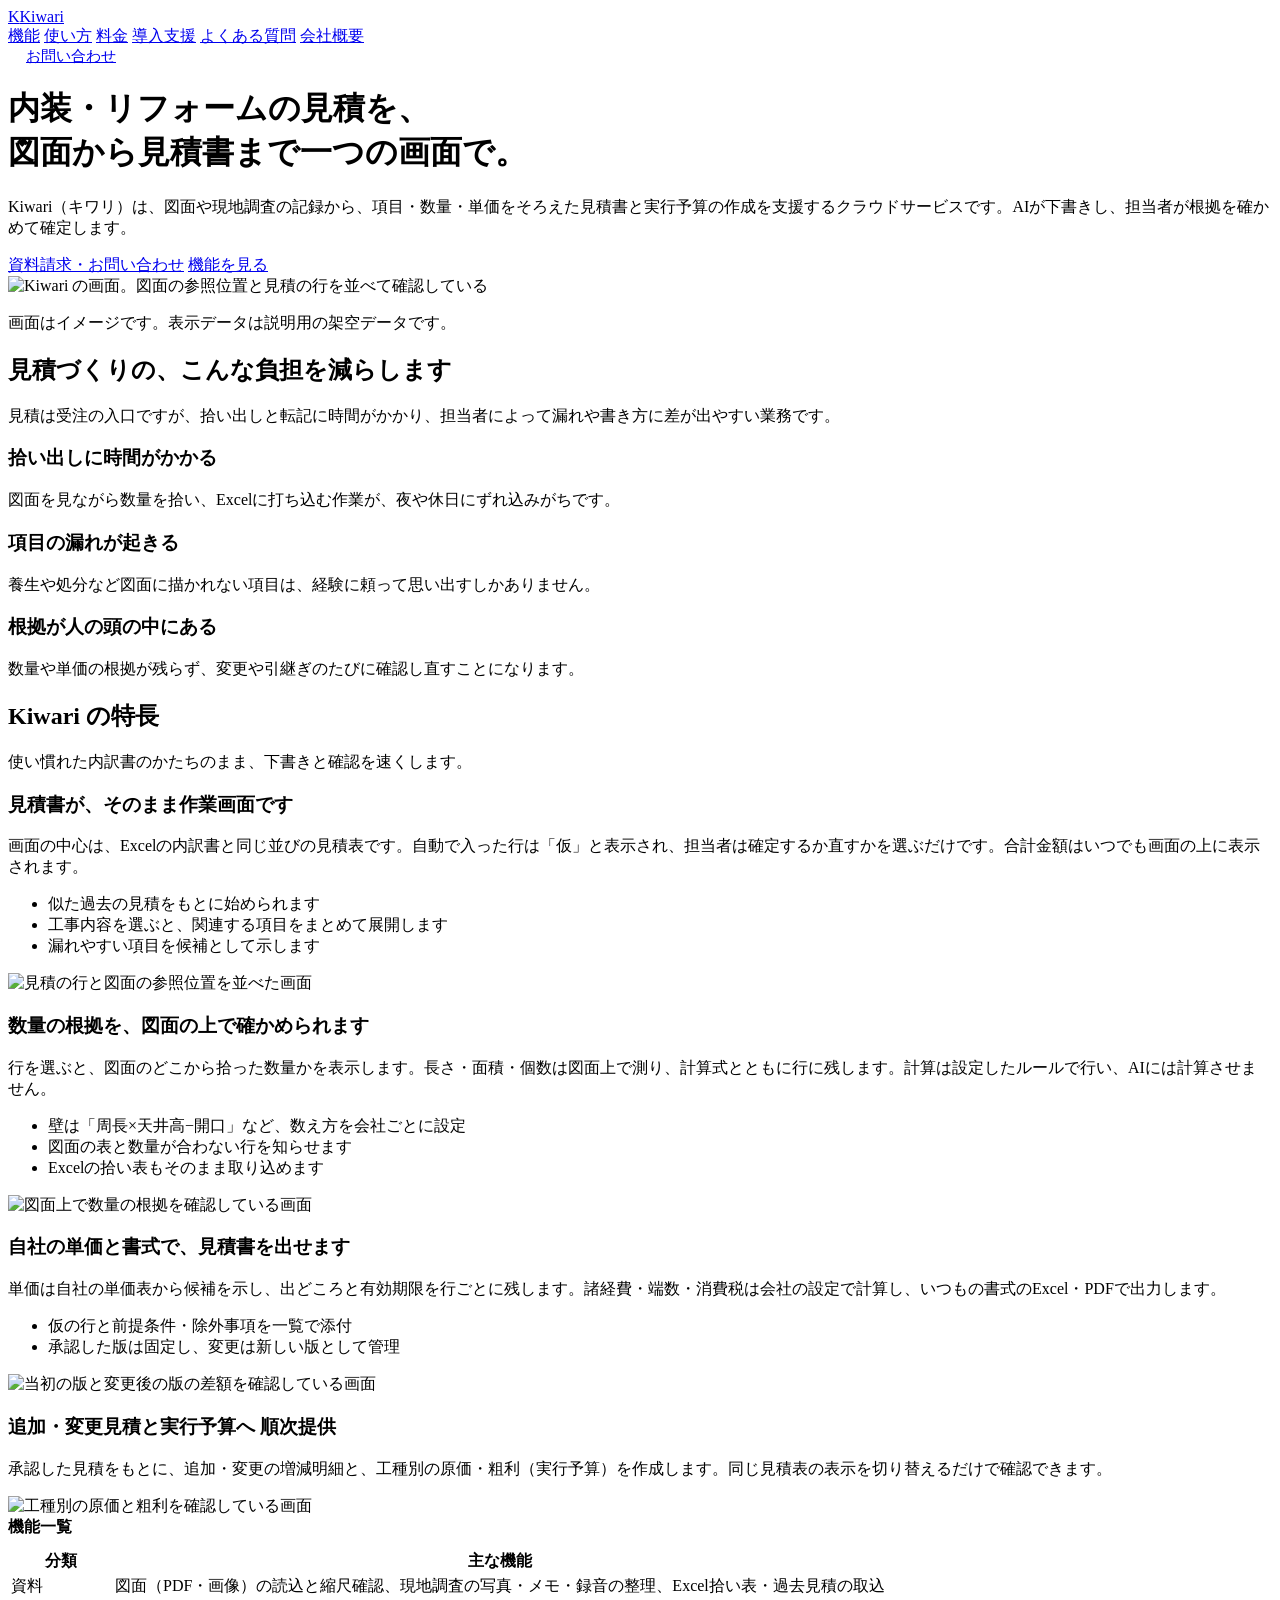
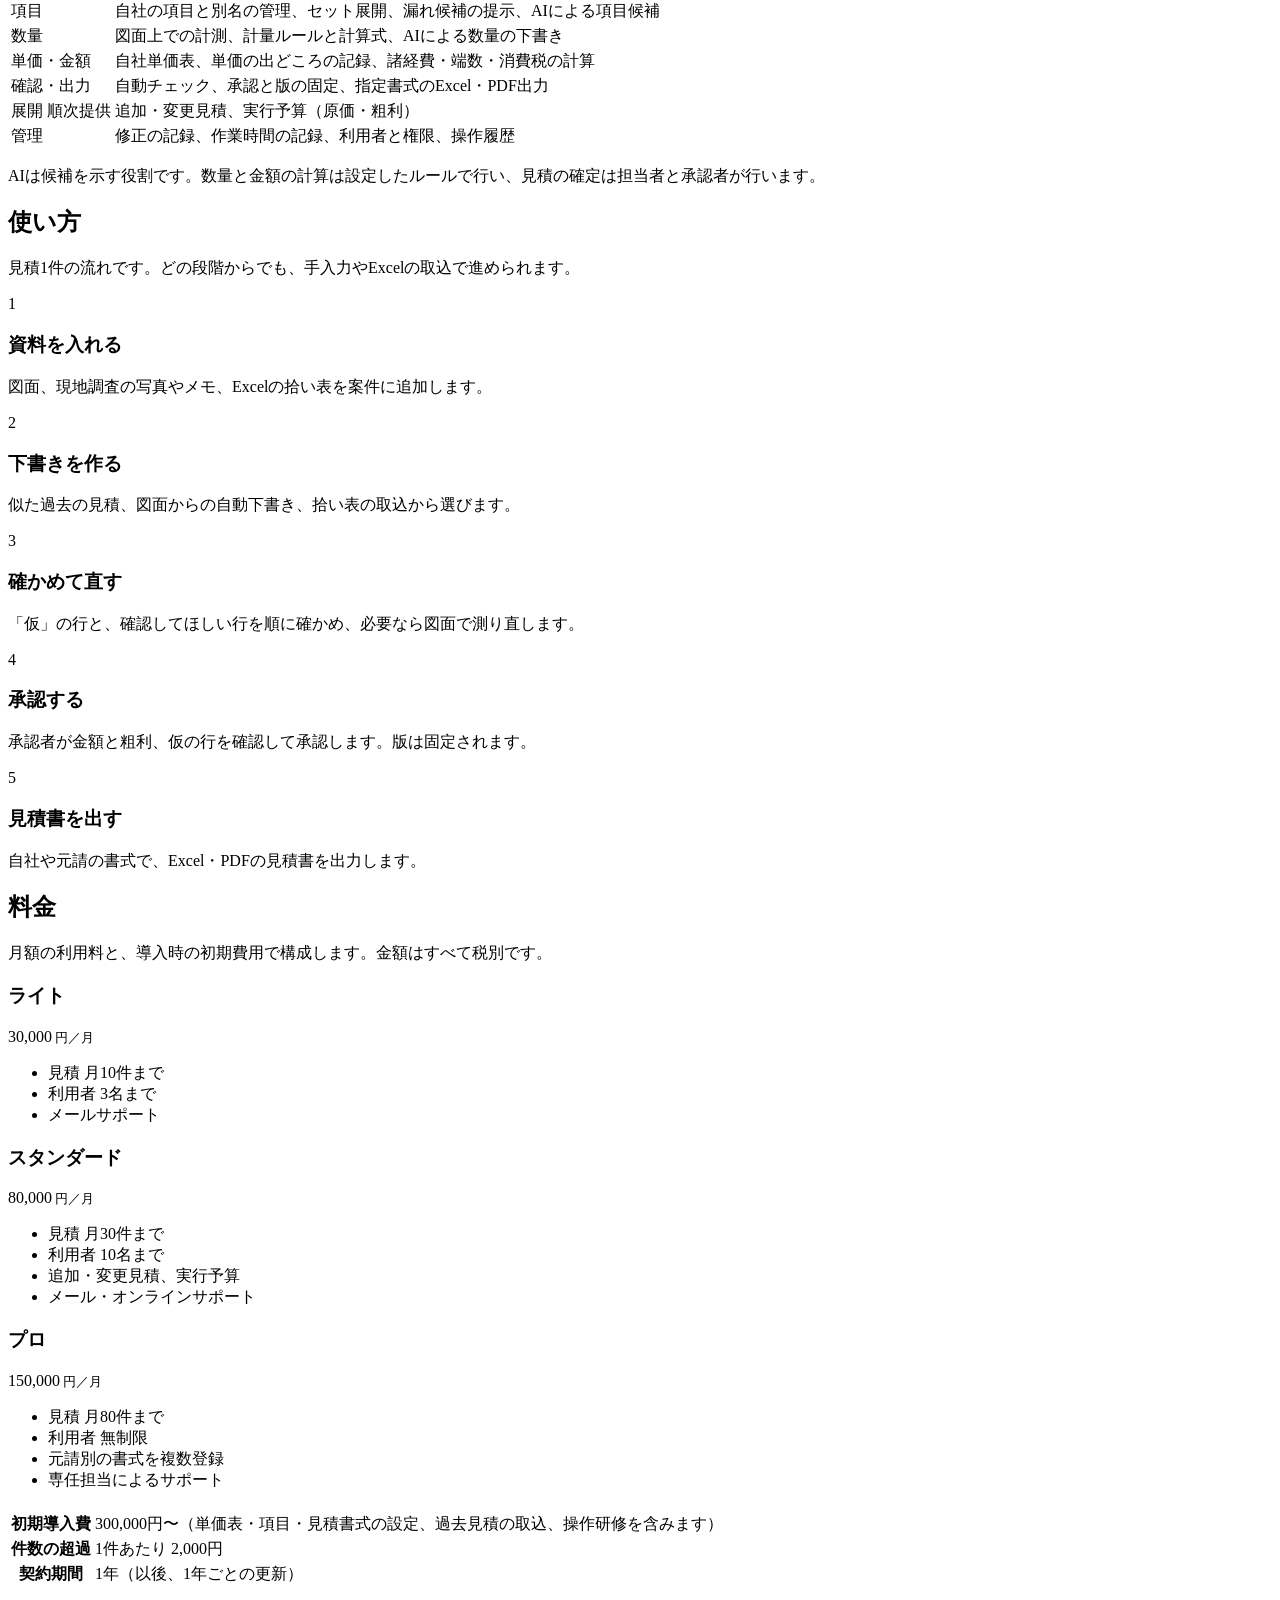
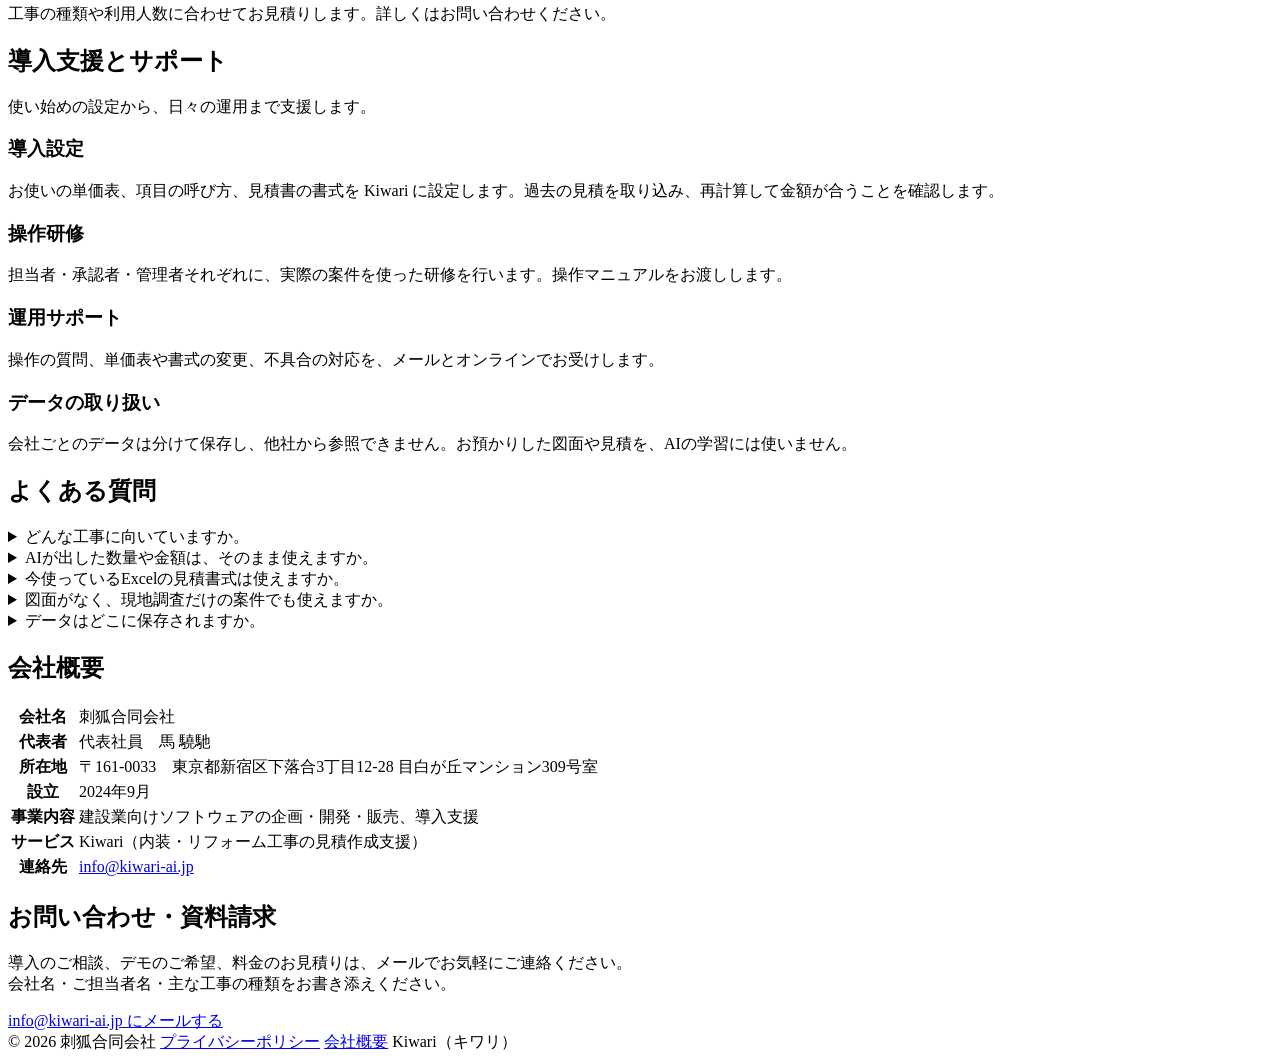
==== index.html @ b7e5f9a2 "Add Kiwari website pages" ====
<!doctype html>
<html lang="ja">
<head>
<meta charset="utf-8">
<meta name="viewport" content="width=device-width,initial-scale=1">
<title>Kiwari（キワリ）｜内装・リフォームの見積作成を支援するAI</title>
<meta name="description" content="Kiwari は、内装・リフォーム工事の図面と現地調査の記録から、項目・数量・単価をそろえた見積書と実行予算の作成を支援するクラウドサービスです。">
<meta property="og:title" content="Kiwari｜内装・リフォームの見積作成を支援するAI">
<meta property="og:description" content="図面と資料の整理から見積書・実行予算まで。AIが下書きし、人が確かめて確定します。">
<meta property="og:type" content="website">
<meta property="og:url" content="https://kiwari-ai.jp/">
<link rel="canonical" href="https://kiwari-ai.jp/">
<link rel="icon" href="assets/favicon.svg" type="image/svg+xml">
<link rel="preconnect" href="https://fonts.googleapis.com">
<link rel="preconnect" href="https://fonts.gstatic.com" crossorigin>
<link href="https://fonts.googleapis.com/css2?family=Noto+Sans+JP:wght@400;500;700&display=swap" rel="stylesheet">
<link rel="stylesheet" href="assets/style.css">
</head>
<body>

<header class="site">
  <div class="wrap">
    <a class="brand" href="./"><span class="mk">K</span>Kiwari</a>
    <nav class="main" aria-label="メインメニュー">
      <a href="#features">機能</a>
      <a href="#flow">使い方</a>
      <a href="#price">料金</a>
      <a href="#support">導入支援</a>
      <a href="#faq">よくある質問</a>
      <a href="#company">会社概要</a>
    </nav>
    <a class="btn" href="#contact" style="padding:9px 18px;font-size:15px">お問い合わせ</a>
  </div>
</header>

<main>

<div class="hero">
  <div class="wrap">
    <h1>内装・リフォームの見積を、<br>図面から見積書まで一つの画面で。</h1>
    <p class="lead">Kiwari（キワリ）は、図面や現地調査の記録から、項目・数量・単価をそろえた見積書と実行予算の作成を支援するクラウドサービスです。AIが下書きし、担当者が根拠を確かめて確定します。</p>
    <div class="cta">
      <a class="btn" href="#contact">資料請求・お問い合わせ</a>
      <a class="btn ghost" href="#features">機能を見る</a>
    </div>
    <div class="shot"><img src="assets/s2_review.jpg" width="1440" height="760" alt="Kiwari の画面。図面の参照位置と見積の行を並べて確認している"></div>
    <p class="cap">画面はイメージです。表示データは説明用の架空データです。</p>
  </div>
</div>

<section>
  <div class="wrap">
    <h2>見積づくりの、こんな負担を減らします</h2>
    <p class="sec-lead">見積は受注の入口ですが、拾い出しと転記に時間がかかり、担当者によって漏れや書き方に差が出やすい業務です。</p>
    <div class="grid g3">
      <div class="card"><h3>拾い出しに時間がかかる</h3><p>図面を見ながら数量を拾い、Excelに打ち込む作業が、夜や休日にずれ込みがちです。</p></div>
      <div class="card"><h3>項目の漏れが起きる</h3><p>養生や処分など図面に描かれない項目は、経験に頼って思い出すしかありません。</p></div>
      <div class="card"><h3>根拠が人の頭の中にある</h3><p>数量や単価の根拠が残らず、変更や引継ぎのたびに確認し直すことになります。</p></div>
    </div>
  </div>
</section>

<section class="alt" id="features">
  <div class="wrap">
    <h2>Kiwari の特長</h2>
    <p class="sec-lead">使い慣れた内訳書のかたちのまま、下書きと確認を速くします。</p>

    <div class="feature">
      <div>
        <h3>見積書が、そのまま作業画面です</h3>
        <p>画面の中心は、Excelの内訳書と同じ並びの見積表です。自動で入った行は「仮」と表示され、担当者は確定するか直すかを選ぶだけです。合計金額はいつでも画面の上に表示されます。</p>
        <ul>
          <li>似た過去の見積をもとに始められます</li>
          <li>工事内容を選ぶと、関連する項目をまとめて展開します</li>
          <li>漏れやすい項目を候補として示します</li>
        </ul>
      </div>
      <div><div class="shot"><img src="assets/s2_review.jpg" width="1440" height="760" alt="見積の行と図面の参照位置を並べた画面" loading="lazy"></div></div>
    </div>

    <div class="feature">
      <div>
        <h3>数量の根拠を、図面の上で確かめられます</h3>
        <p>行を選ぶと、図面のどこから拾った数量かを表示します。長さ・面積・個数は図面上で測り、計算式とともに行に残します。計算は設定したルールで行い、AIには計算させません。</p>
        <ul>
          <li>壁は「周長×天井高−開口」など、数え方を会社ごとに設定</li>
          <li>図面の表と数量が合わない行を知らせます</li>
          <li>Excelの拾い表もそのまま取り込めます</li>
        </ul>
      </div>
      <div><div class="shot"><img src="assets/s5_qty.jpg" width="1440" height="760" alt="図面上で数量の根拠を確認している画面" loading="lazy"></div></div>
    </div>

    <div class="feature">
      <div>
        <h3>自社の単価と書式で、見積書を出せます</h3>
        <p>単価は自社の単価表から候補を示し、出どころと有効期限を行ごとに残します。諸経費・端数・消費税は会社の設定で計算し、いつもの書式のExcel・PDFで出力します。</p>
        <ul>
          <li>仮の行と前提条件・除外事項を一覧で添付</li>
          <li>承認した版は固定し、変更は新しい版として管理</li>
        </ul>
      </div>
      <div><div class="shot"><img src="assets/s8_change.jpg" width="1440" height="760" alt="当初の版と変更後の版の差額を確認している画面" loading="lazy"></div></div>
    </div>

    <div class="feature">
      <div>
        <h3>追加・変更見積と実行予算へ <span class="tag">順次提供</span></h3>
        <p>承認した見積をもとに、追加・変更の増減明細と、工種別の原価・粗利（実行予算）を作成します。同じ見積表の表示を切り替えるだけで確認できます。</p>
      </div>
      <div><div class="shot"><img src="assets/s9_budget.jpg" width="1440" height="760" alt="工種別の原価と粗利を確認している画面" loading="lazy"></div></div>
    </div>

    <div class="tblwrap">
      <table class="tbl">
        <caption style="text-align:left;font-weight:700;padding:0 0 10px">機能一覧</caption>
        <tr><th>分類</th><th>主な機能</th></tr>
        <tr><td>資料</td><td>図面（PDF・画像）の読込と縮尺確認、現地調査の写真・メモ・録音の整理、Excel拾い表・過去見積の取込</td></tr>
        <tr><td>項目</td><td>自社の項目と別名の管理、セット展開、漏れ候補の提示、AIによる項目候補</td></tr>
        <tr><td>数量</td><td>図面上での計測、計量ルールと計算式、AIによる数量の下書き</td></tr>
        <tr><td>単価・金額</td><td>自社単価表、単価の出どころの記録、諸経費・端数・消費税の計算</td></tr>
        <tr><td>確認・出力</td><td>自動チェック、承認と版の固定、指定書式のExcel・PDF出力</td></tr>
        <tr><td>展開 <span class="tag">順次提供</span></td><td>追加・変更見積、実行予算（原価・粗利）</td></tr>
        <tr><td>管理</td><td>修正の記録、作業時間の記録、利用者と権限、操作履歴</td></tr>
      </table>
    </div>
    <p class="note">AIは候補を示す役割です。数量と金額の計算は設定したルールで行い、見積の確定は担当者と承認者が行います。</p>
  </div>
</section>

<section id="flow">
  <div class="wrap">
    <h2>使い方</h2>
    <p class="sec-lead">見積1件の流れです。どの段階からでも、手入力やExcelの取込で進められます。</p>
    <div class="grid g3">
      <div class="card"><span class="num">1</span><h3>資料を入れる</h3><p>図面、現地調査の写真やメモ、Excelの拾い表を案件に追加します。</p></div>
      <div class="card"><span class="num">2</span><h3>下書きを作る</h3><p>似た過去の見積、図面からの自動下書き、拾い表の取込から選びます。</p></div>
      <div class="card"><span class="num">3</span><h3>確かめて直す</h3><p>「仮」の行と、確認してほしい行を順に確かめ、必要なら図面で測り直します。</p></div>
      <div class="card"><span class="num">4</span><h3>承認する</h3><p>承認者が金額と粗利、仮の行を確認して承認します。版は固定されます。</p></div>
      <div class="card"><span class="num">5</span><h3>見積書を出す</h3><p>自社や元請の書式で、Excel・PDFの見積書を出力します。</p></div>
    </div>
  </div>
</section>

<section class="alt" id="price">
  <div class="wrap">
    <h2>料金</h2>
    <p class="sec-lead">月額の利用料と、導入時の初期費用で構成します。金額はすべて税別です。</p>
    <!-- 料金は公開前に必ず確定してください（下の3プランと初期費用） -->
    <div class="grid g3">
      <div class="card plan">
        <h3>ライト</h3>
        <div class="price">30,000<small> 円／月</small></div>
        <ul><li>見積 月10件まで</li><li>利用者 3名まで</li><li>メールサポート</li></ul>
      </div>
      <div class="card plan rec">
        <h3>スタンダード</h3>
        <div class="price">80,000<small> 円／月</small></div>
        <ul><li>見積 月30件まで</li><li>利用者 10名まで</li><li>追加・変更見積、実行予算</li><li>メール・オンラインサポート</li></ul>
      </div>
      <div class="card plan">
        <h3>プロ</h3>
        <div class="price">150,000<small> 円／月</small></div>
        <ul><li>見積 月80件まで</li><li>利用者 無制限</li><li>元請別の書式を複数登録</li><li>専任担当によるサポート</li></ul>
      </div>
    </div>
    <div class="tblwrap" style="margin-top:20px">
      <table class="tbl">
        <tr><th>初期導入費</th><td>300,000円〜（単価表・項目・見積書式の設定、過去見積の取込、操作研修を含みます）</td></tr>
        <tr><th>件数の超過</th><td>1件あたり 2,000円</td></tr>
        <tr><th>契約期間</th><td>1年（以後、1年ごとの更新）</td></tr>
      </table>
    </div>
    <p class="note">工事の種類や利用人数に合わせてお見積りします。詳しくはお問い合わせください。</p>
  </div>
</section>

<section id="support">
  <div class="wrap">
    <h2>導入支援とサポート</h2>
    <p class="sec-lead">使い始めの設定から、日々の運用まで支援します。</p>
    <div class="grid g2">
      <div class="card"><h3>導入設定</h3><p>お使いの単価表、項目の呼び方、見積書の書式を Kiwari に設定します。過去の見積を取り込み、再計算して金額が合うことを確認します。</p></div>
      <div class="card"><h3>操作研修</h3><p>担当者・承認者・管理者それぞれに、実際の案件を使った研修を行います。操作マニュアルをお渡しします。</p></div>
      <div class="card"><h3>運用サポート</h3><p>操作の質問、単価表や書式の変更、不具合の対応を、メールとオンラインでお受けします。</p></div>
      <div class="card"><h3>データの取り扱い</h3><p>会社ごとのデータは分けて保存し、他社から参照できません。お預かりした図面や見積を、AIの学習には使いません。</p></div>
    </div>
  </div>
</section>

<section class="alt faq" id="faq">
  <div class="wrap">
    <h2>よくある質問</h2>
    <details><summary>どんな工事に向いていますか。</summary><p>内装仕上工事と住宅・店舗・事務所のリフォーム工事を対象にしています。対応する工事の種類は、導入時にご相談のうえ設定します。</p></details>
    <details><summary>AIが出した数量や金額は、そのまま使えますか。</summary><p>そのままは使わず、担当者が確認する前提です。AIが入れた行には「仮」と表示し、根拠の位置と計算式を示します。図面の状態によっては下書きを作れない場合があり、その場合は図面上で計測して入力します。</p></details>
    <details><summary>今使っているExcelの見積書式は使えますか。</summary><p>はい。導入時に自社や元請の書式を設定し、同じ形で出力できるようにします。</p></details>
    <details><summary>図面がなく、現地調査だけの案件でも使えますか。</summary><p>使えます。写真・メモ・録音と過去の見積から下書きを作り、数量は手入力または簡易な計測で入力します。</p></details>
    <details><summary>データはどこに保存されますか。</summary><p>国内のクラウド環境に保存します。保存期間と削除の方法は、契約時に取り決めます。</p></details>
  </div>
</section>

<section id="company">
  <div class="wrap">
    <h2>会社概要</h2>
    <div class="tblwrap">
      <table class="tbl">
        <tr><th>会社名</th><td>刺狐合同会社</td></tr>
        <tr><th>代表者</th><td>代表社員　馬 驍馳</td></tr>
        <tr><th>所在地</th><td>〒161-0033　東京都新宿区下落合3丁目12-28 目白が丘マンション309号室</td></tr>
        <tr><th>設立</th><td>2024年9月</td></tr>
        <tr><th>事業内容</th><td>建設業向けソフトウェアの企画・開発・販売、導入支援</td></tr>
        <tr><th>サービス</th><td>Kiwari（内装・リフォーム工事の見積作成支援）</td></tr>
        <tr><th>連絡先</th><td><a href="mailto:info@kiwari-ai.jp">info@kiwari-ai.jp</a></td></tr>
      </table>
    </div>
  </div>
</section>

<section class="contact" id="contact">
  <div class="wrap">
    <h2>お問い合わせ・資料請求</h2>
    <p>導入のご相談、デモのご希望、料金のお見積りは、メールでお気軽にご連絡ください。<br>会社名・ご担当者名・主な工事の種類をお書き添えください。</p>
    <a class="btn" href="mailto:info@kiwari-ai.jp?subject=Kiwari%E3%81%AE%E3%81%8A%E5%95%8F%E3%81%84%E5%90%88%E3%82%8F%E3%81%9B">info@kiwari-ai.jp にメールする</a>
  </div>
</section>

</main>

<footer class="site">
  <div class="wrap">
    <span>© 2026 刺狐合同会社</span>
    <a href="privacy.html">プライバシーポリシー</a>
    <a href="#company">会社概要</a>
    <span style="margin-left:auto">Kiwari（キワリ）</span>
  </div>
</footer>

</body>
</html>
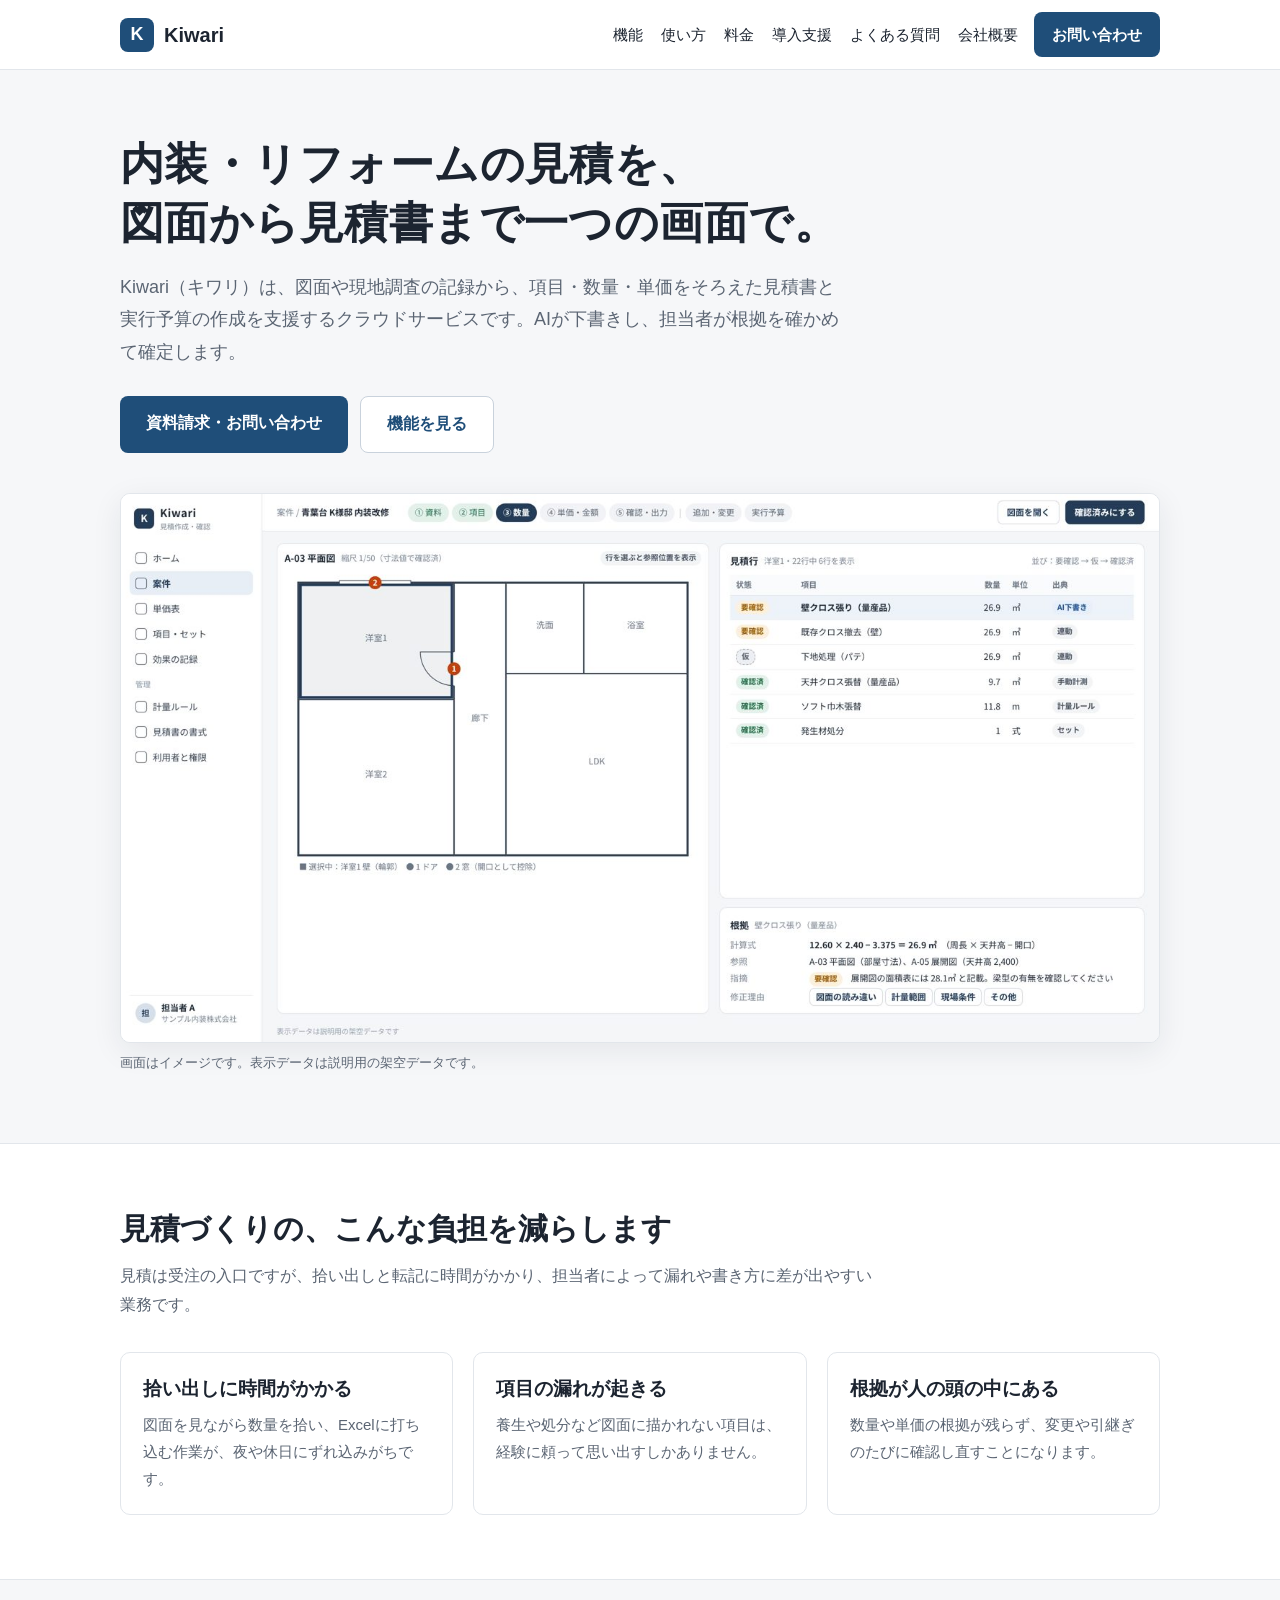
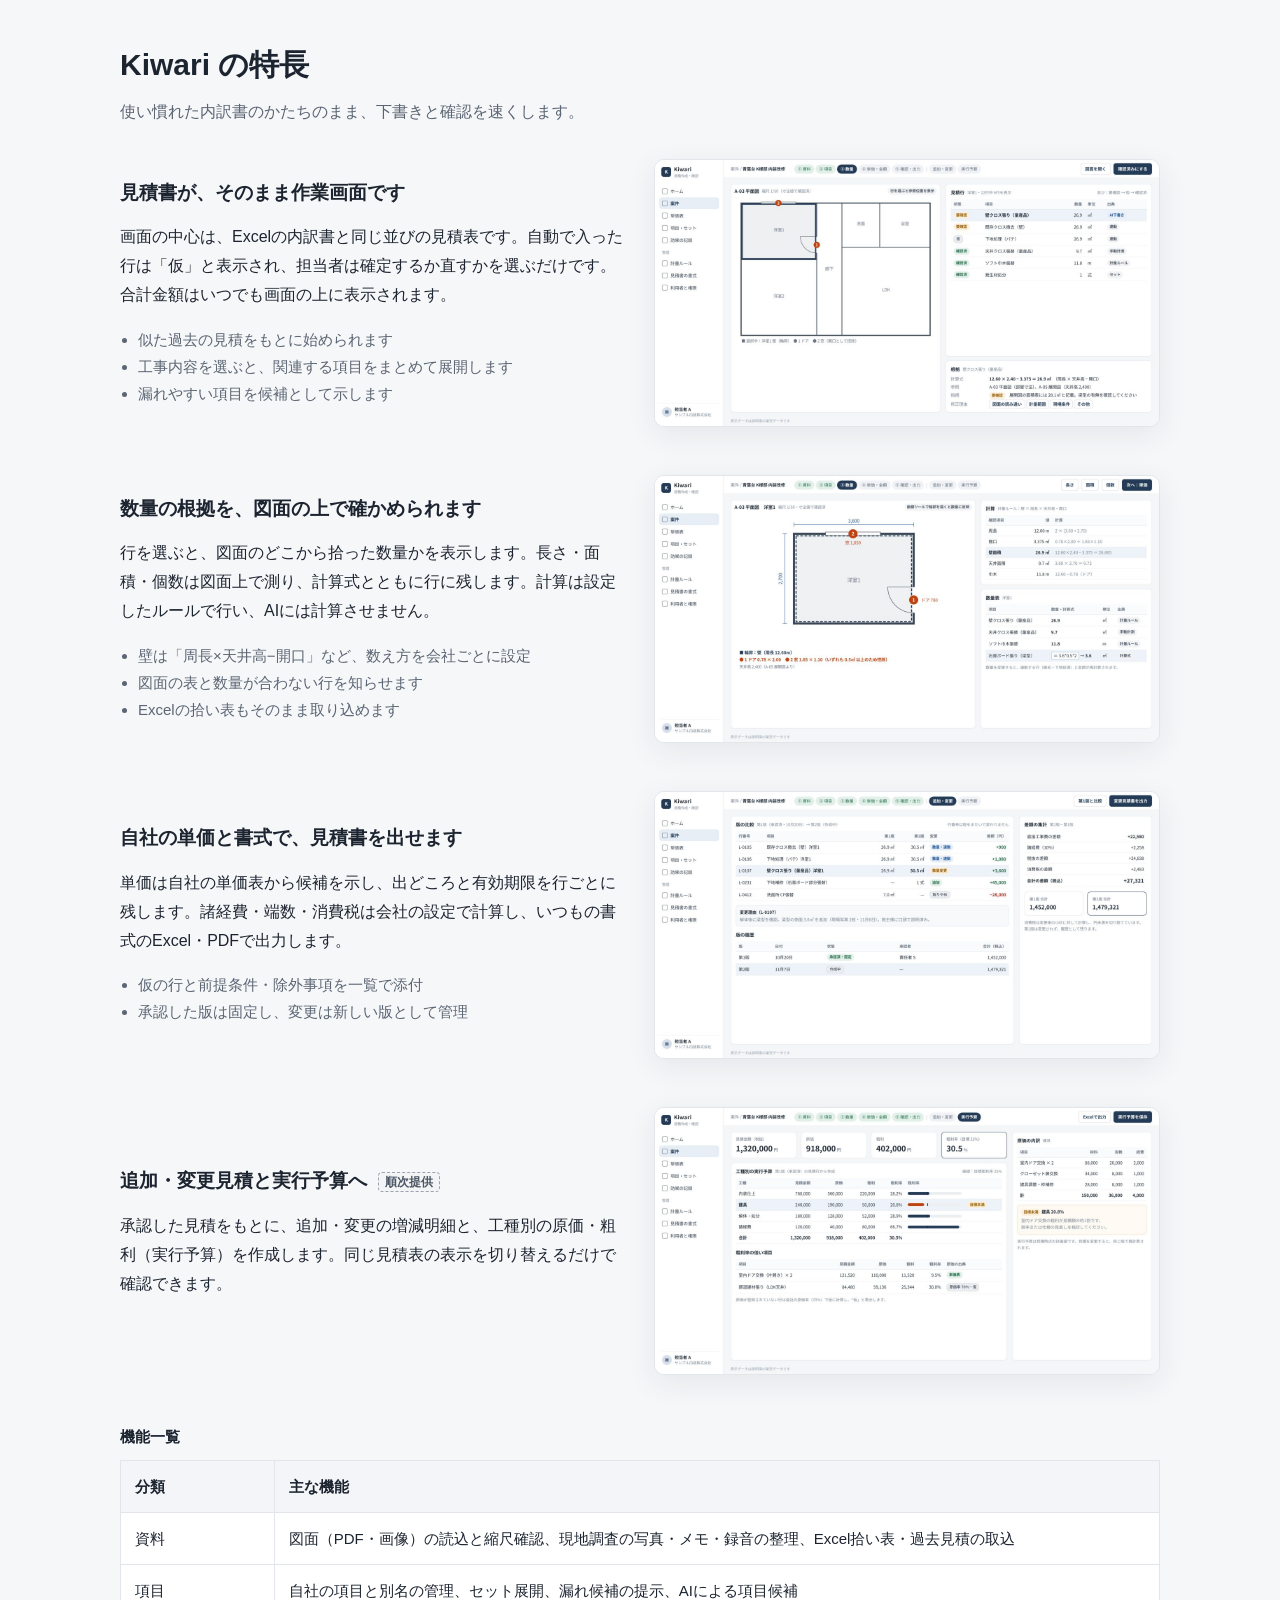
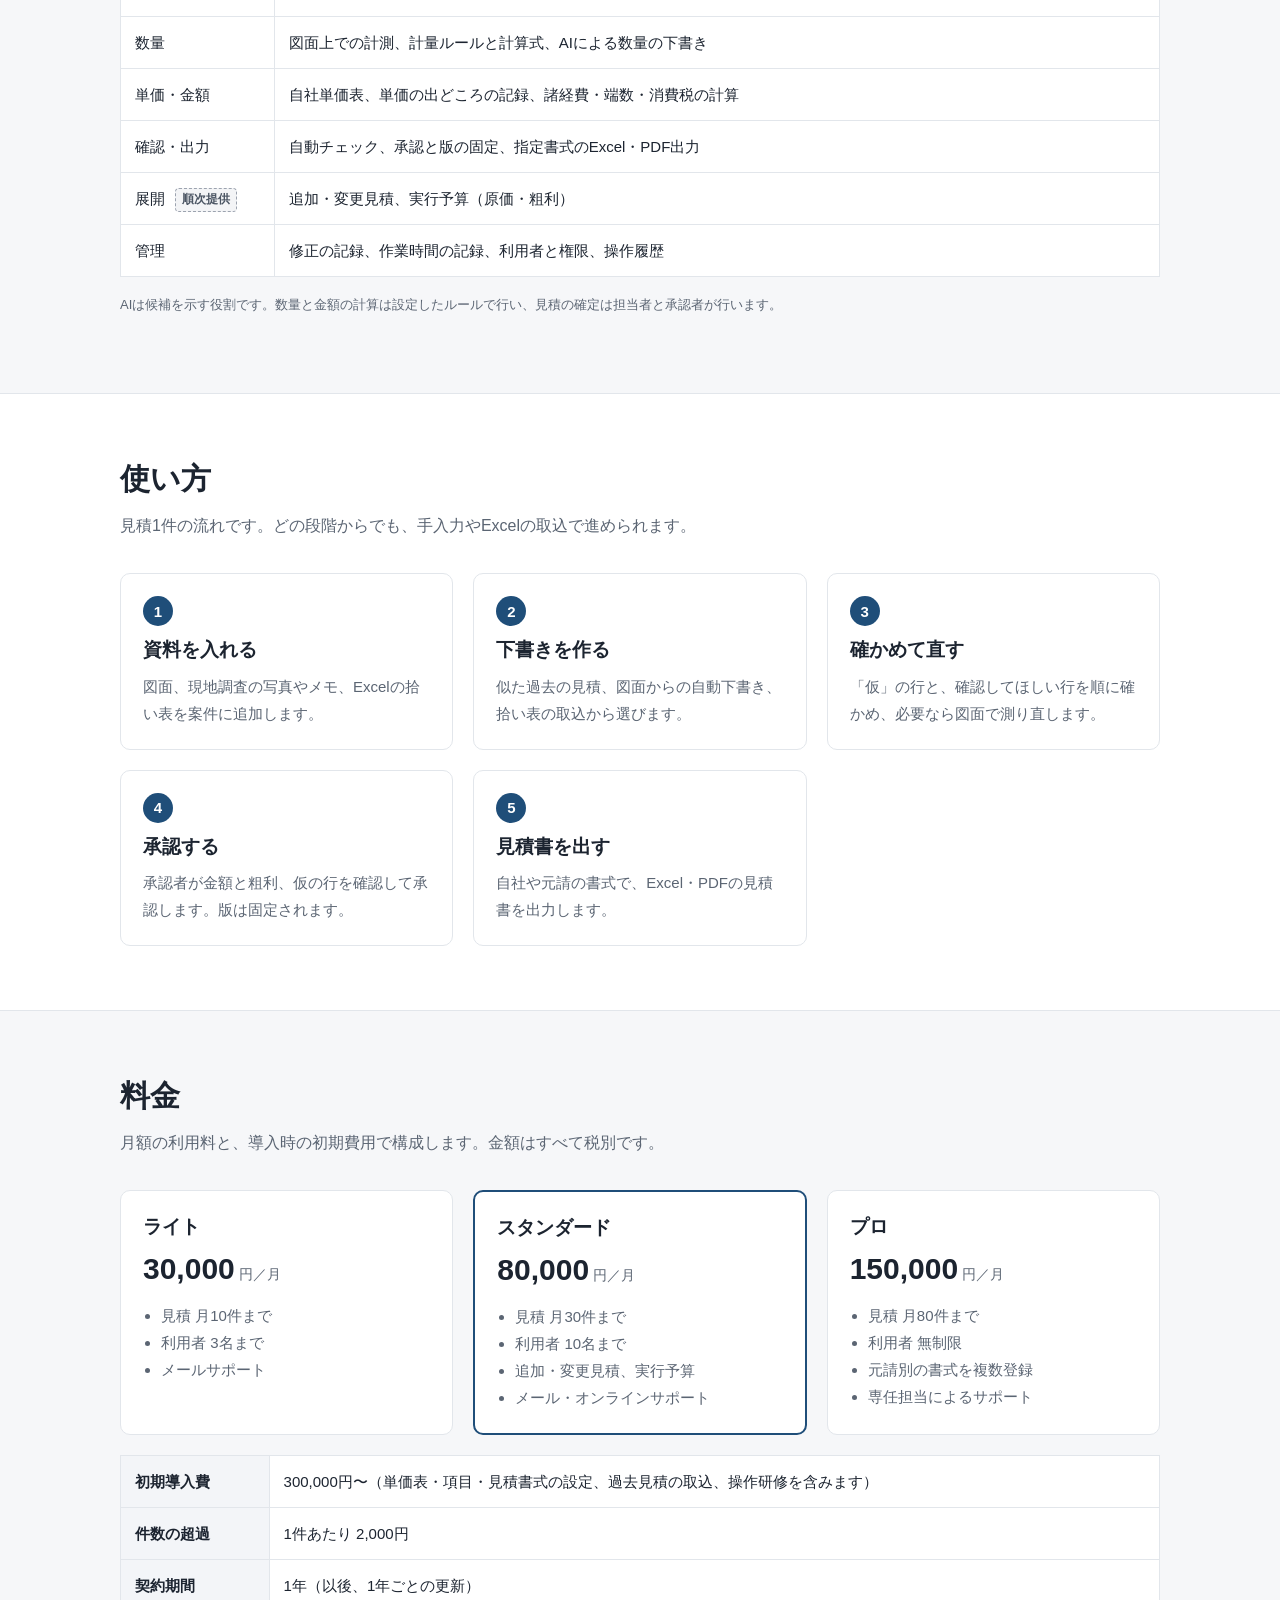
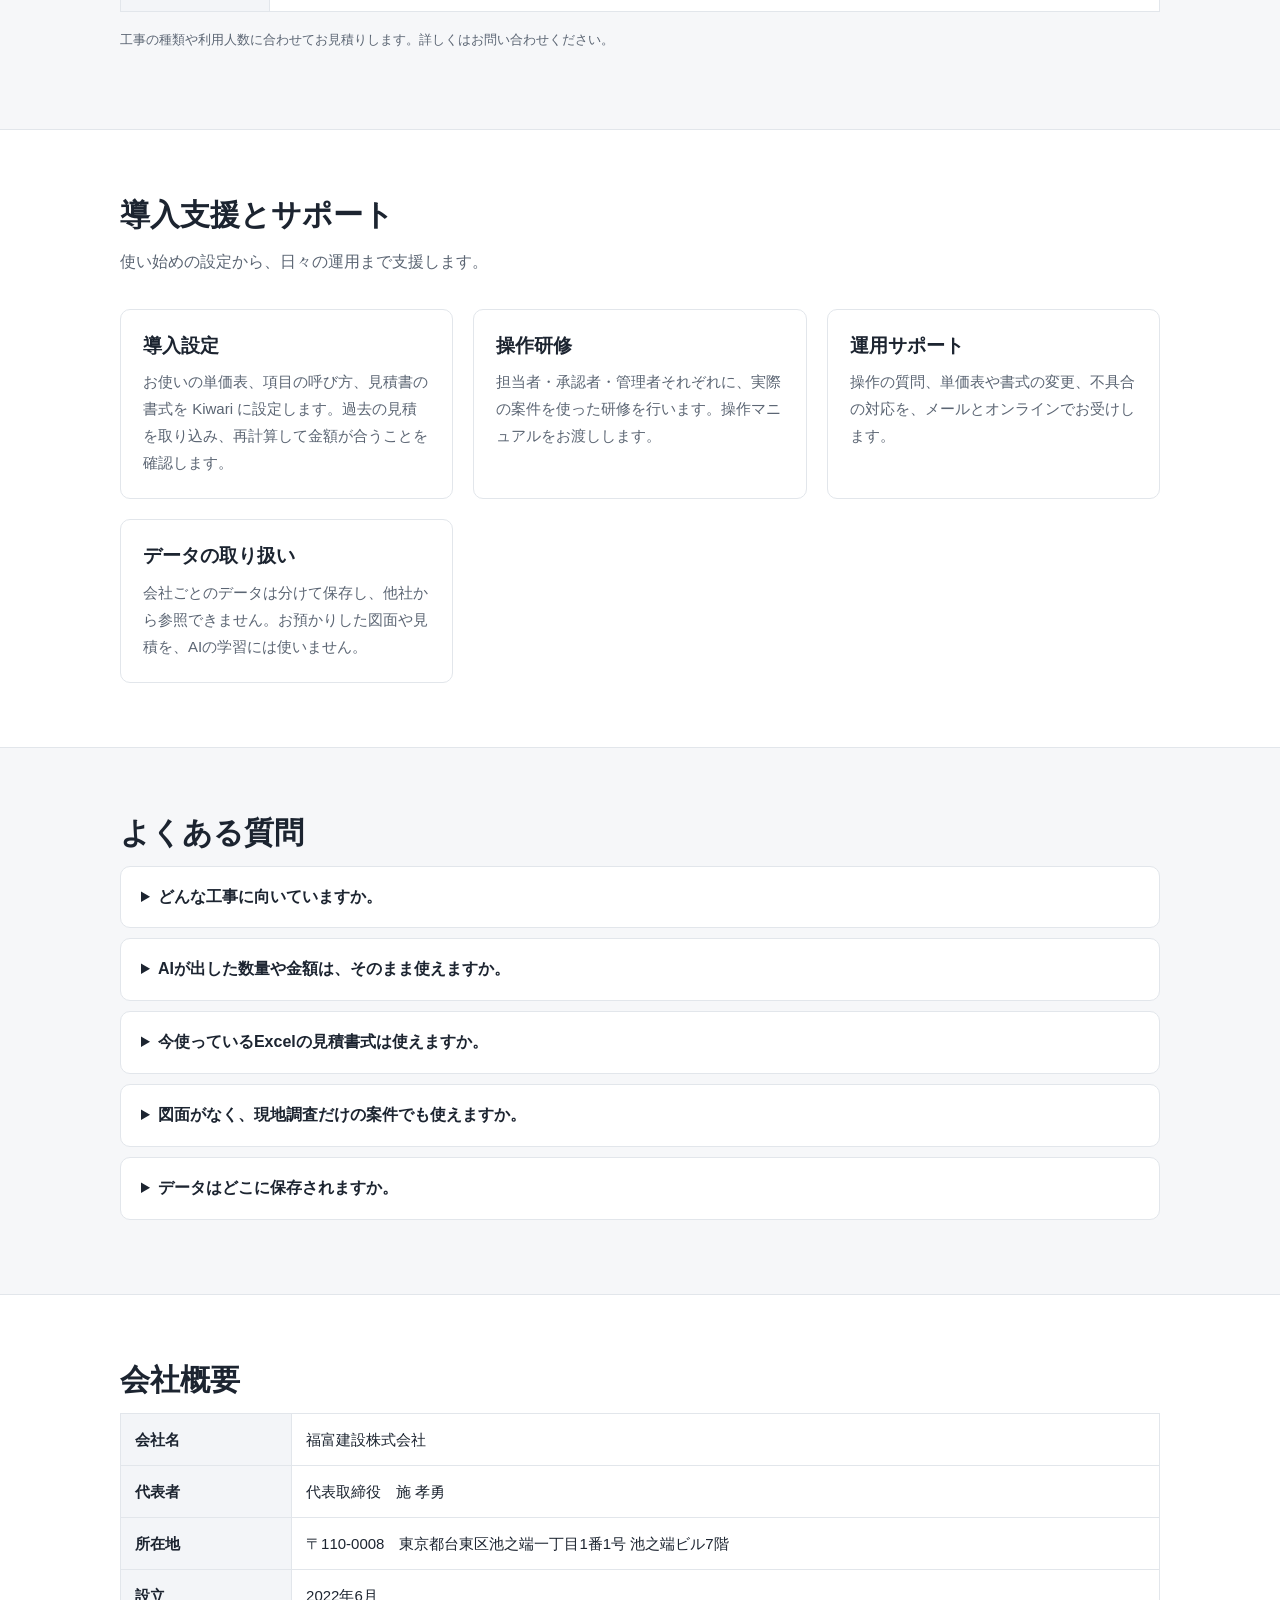
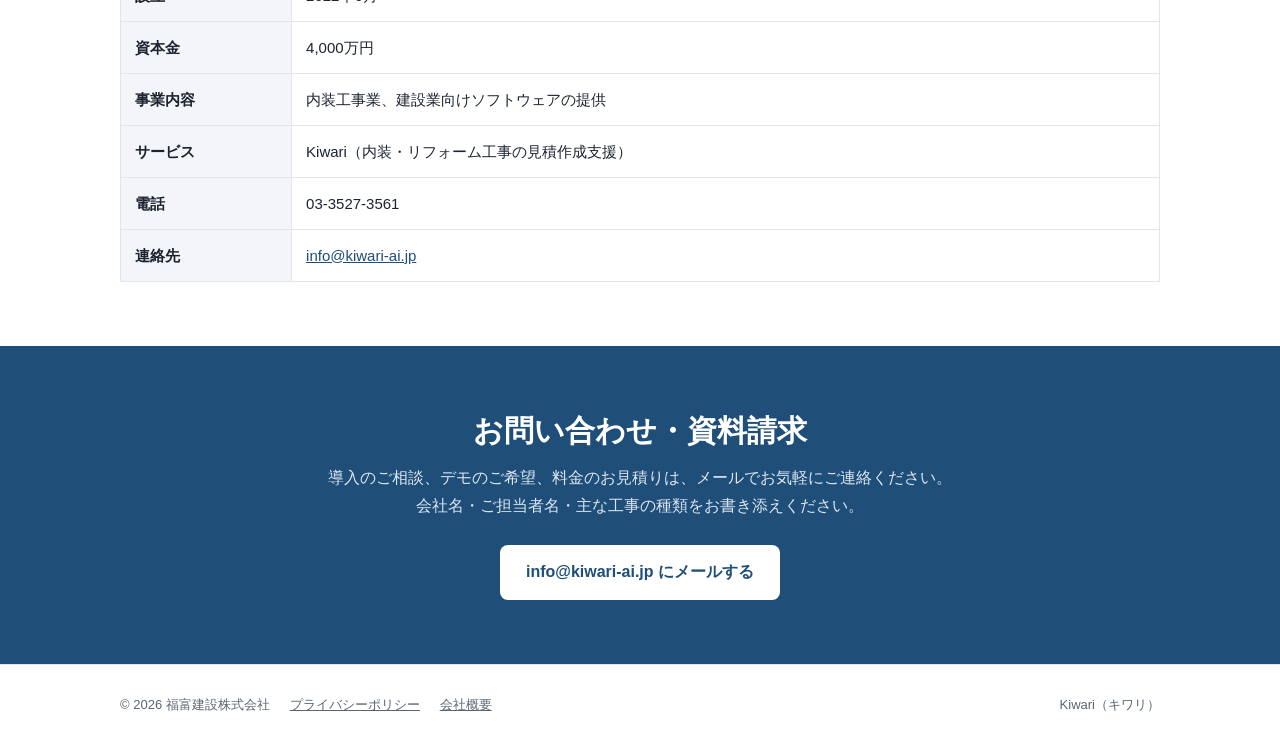
==== commit fedd9936: "Change operator info to 福富建設株式会社" ====
--- a/index.html
+++ b/index.html
@@ -204,12 +204,14 @@
     <h2>会社概要</h2>
     <div class="tblwrap">
       <table class="tbl">
-        <tr><th>会社名</th><td>刺狐合同会社</td></tr>
-        <tr><th>代表者</th><td>代表社員　馬 驍馳</td></tr>
-        <tr><th>所在地</th><td>〒161-0033　東京都新宿区下落合3丁目12-28 目白が丘マンション309号室</td></tr>
-        <tr><th>設立</th><td>2024年9月</td></tr>
-        <tr><th>事業内容</th><td>建設業向けソフトウェアの企画・開発・販売、導入支援</td></tr>
+        <tr><th>会社名</th><td>福富建設株式会社</td></tr>
+        <tr><th>代表者</th><td>代表取締役　施 孝勇</td></tr>
+        <tr><th>所在地</th><td>〒110-0008　東京都台東区池之端一丁目1番1号 池之端ビル7階</td></tr>
+        <tr><th>設立</th><td>2022年6月</td></tr>
+        <tr><th>資本金</th><td>4,000万円</td></tr>
+        <tr><th>事業内容</th><td>内装工事業、建設業向けソフトウェアの提供</td></tr>
         <tr><th>サービス</th><td>Kiwari（内装・リフォーム工事の見積作成支援）</td></tr>
+        <tr><th>電話</th><td>03-3527-3561</td></tr>
         <tr><th>連絡先</th><td><a href="mailto:info@kiwari-ai.jp">info@kiwari-ai.jp</a></td></tr>
       </table>
     </div>
@@ -228,7 +230,7 @@
 
 <footer class="site">
   <div class="wrap">
-    <span>© 2026 刺狐合同会社</span>
+    <span>© 2026 福富建設株式会社</span>
     <a href="privacy.html">プライバシーポリシー</a>
     <a href="#company">会社概要</a>
     <span style="margin-left:auto">Kiwari（キワリ）</span>
--- a/assets/style.css
+++ b/assets/style.css
@@ -0,0 +1,61 @@
+:root{--navy:#1F4E79;--navy-d:#163A5C;--ink:#1C2430;--sub:#5B6573;--line:#E2E6EB;--bg:#F6F7F9;--tint:#EEF4FB;--warn:#8A4B08}
+*{box-sizing:border-box}
+html{scroll-behavior:smooth}
+body{margin:0;font-family:'Noto Sans JP','Hiragino Kaku Gothic ProN','Yu Gothic',Meiryo,sans-serif;color:var(--ink);background:#fff;font-size:16px;line-height:1.8}
+img{max-width:100%;height:auto;display:block}
+a{color:var(--navy)}
+.wrap{max-width:1080px;margin:0 auto;padding:0 20px}
+header.site{position:sticky;top:0;background:#fff;border-bottom:1px solid var(--line);z-index:10}
+header.site .wrap{display:flex;align-items:center;gap:16px;flex-wrap:wrap;padding-top:12px;padding-bottom:12px}
+.brand{display:flex;align-items:center;gap:10px;text-decoration:none;color:var(--ink);font-weight:700;font-size:20px}
+.brand span.mk{width:34px;height:34px;border-radius:8px;background:var(--navy);color:#fff;display:flex;align-items:center;justify-content:center;font-size:18px}
+nav.main{display:flex;gap:4px 18px;flex-wrap:wrap;margin-left:auto;font-size:15px}
+nav.main a{text-decoration:none;color:var(--ink);padding:6px 0}
+nav.main a:hover{color:var(--navy)}
+.btn{display:inline-block;background:var(--navy);color:#fff;text-decoration:none;font-weight:700;padding:13px 26px;border-radius:8px;font-size:16px}
+.btn:hover{background:var(--navy-d);color:#fff}
+.btn.ghost{background:#fff;color:var(--navy);border:1px solid #C9D2DC}
+.hero{background:var(--bg);border-bottom:1px solid var(--line);padding:64px 0 56px}
+.hero h1{font-size:clamp(28px,4.6vw,44px);line-height:1.35;margin:0 0 18px;letter-spacing:.01em}
+.hero p.lead{font-size:18px;color:var(--sub);max-width:720px;margin:0 0 28px}
+.hero .cta{display:flex;gap:12px;flex-wrap:wrap;margin-bottom:40px}
+.shot{border:1px solid var(--line);border-radius:10px;overflow:hidden;background:#fff;box-shadow:0 8px 30px rgba(28,36,48,.08)}
+.cap{font-size:13px;color:var(--sub);margin-top:8px}
+section{padding:64px 0}
+section.alt{background:var(--bg);border-top:1px solid var(--line);border-bottom:1px solid var(--line)}
+h2{font-size:clamp(24px,3.2vw,30px);line-height:1.4;margin:0 0 12px}
+h3{font-size:19px;margin:0 0 8px;line-height:1.5}
+p.sec-lead{color:var(--sub);max-width:760px;margin:0 0 32px}
+.grid{display:grid;gap:20px}
+.g3{grid-template-columns:repeat(auto-fit,minmax(260px,1fr))}
+.g2{grid-template-columns:repeat(auto-fit,minmax(320px,1fr))}
+.card{background:#fff;border:1px solid var(--line);border-radius:10px;padding:22px}
+.card p{margin:0;color:var(--sub);font-size:15px}
+.num{display:inline-flex;width:30px;height:30px;border-radius:50%;background:var(--navy);color:#fff;font-weight:700;align-items:center;justify-content:center;font-size:15px;margin-bottom:10px}
+.tag{display:inline-block;font-size:12px;font-weight:700;border:1px dashed #9CA3AF;color:#4B5563;background:#F3F4F6;border-radius:4px;padding:0 6px;margin-left:6px;vertical-align:middle}
+.feature{display:grid;grid-template-columns:repeat(auto-fit,minmax(320px,1fr));gap:28px;align-items:center;margin-bottom:48px}
+.feature:last-child{margin-bottom:0}
+.feature ul{margin:10px 0 0;padding-left:1.2em;color:var(--sub);font-size:15px}
+table.tbl{width:100%;border-collapse:collapse;font-size:15px;background:#fff}
+table.tbl th,table.tbl td{border:1px solid var(--line);padding:12px 14px;text-align:left;vertical-align:top}
+table.tbl th{background:#F3F5F8;font-weight:700;white-space:nowrap}
+.tblwrap{overflow-x:auto}
+.price{font-size:30px;font-weight:700;font-variant-numeric:tabular-nums;line-height:1.3}
+.price small{font-size:14px;font-weight:500;color:var(--sub)}
+.plan ul{margin:14px 0 0;padding-left:1.2em;font-size:15px;color:var(--sub)}
+.plan.rec{border:2px solid var(--navy)}
+.note{font-size:13px;color:var(--sub);margin-top:16px}
+.faq details{background:#fff;border:1px solid var(--line);border-radius:10px;padding:16px 20px;margin-bottom:10px}
+.faq summary{font-weight:700;cursor:pointer}
+.faq p{margin:10px 0 0;color:var(--sub);font-size:15px}
+.contact{background:var(--navy);color:#fff;text-align:center}
+.contact h2{color:#fff}
+.contact p{color:#DCE7F3;margin:0 0 24px}
+.contact .btn{background:#fff;color:var(--navy)}
+footer.site{padding:28px 0;font-size:13px;color:var(--sub);border-top:1px solid var(--line)}
+footer.site .wrap{display:flex;gap:8px 20px;flex-wrap:wrap;align-items:center}
+footer.site a{color:var(--sub)}
+.doc h1{font-size:28px;margin:48px 0 8px}
+.doc h2{font-size:19px;margin:32px 0 8px}
+.doc p,.doc li{font-size:15px}
+@media(max-width:640px){nav.main{width:100%;margin-left:0}section{padding:48px 0}.hero{padding:44px 0}}
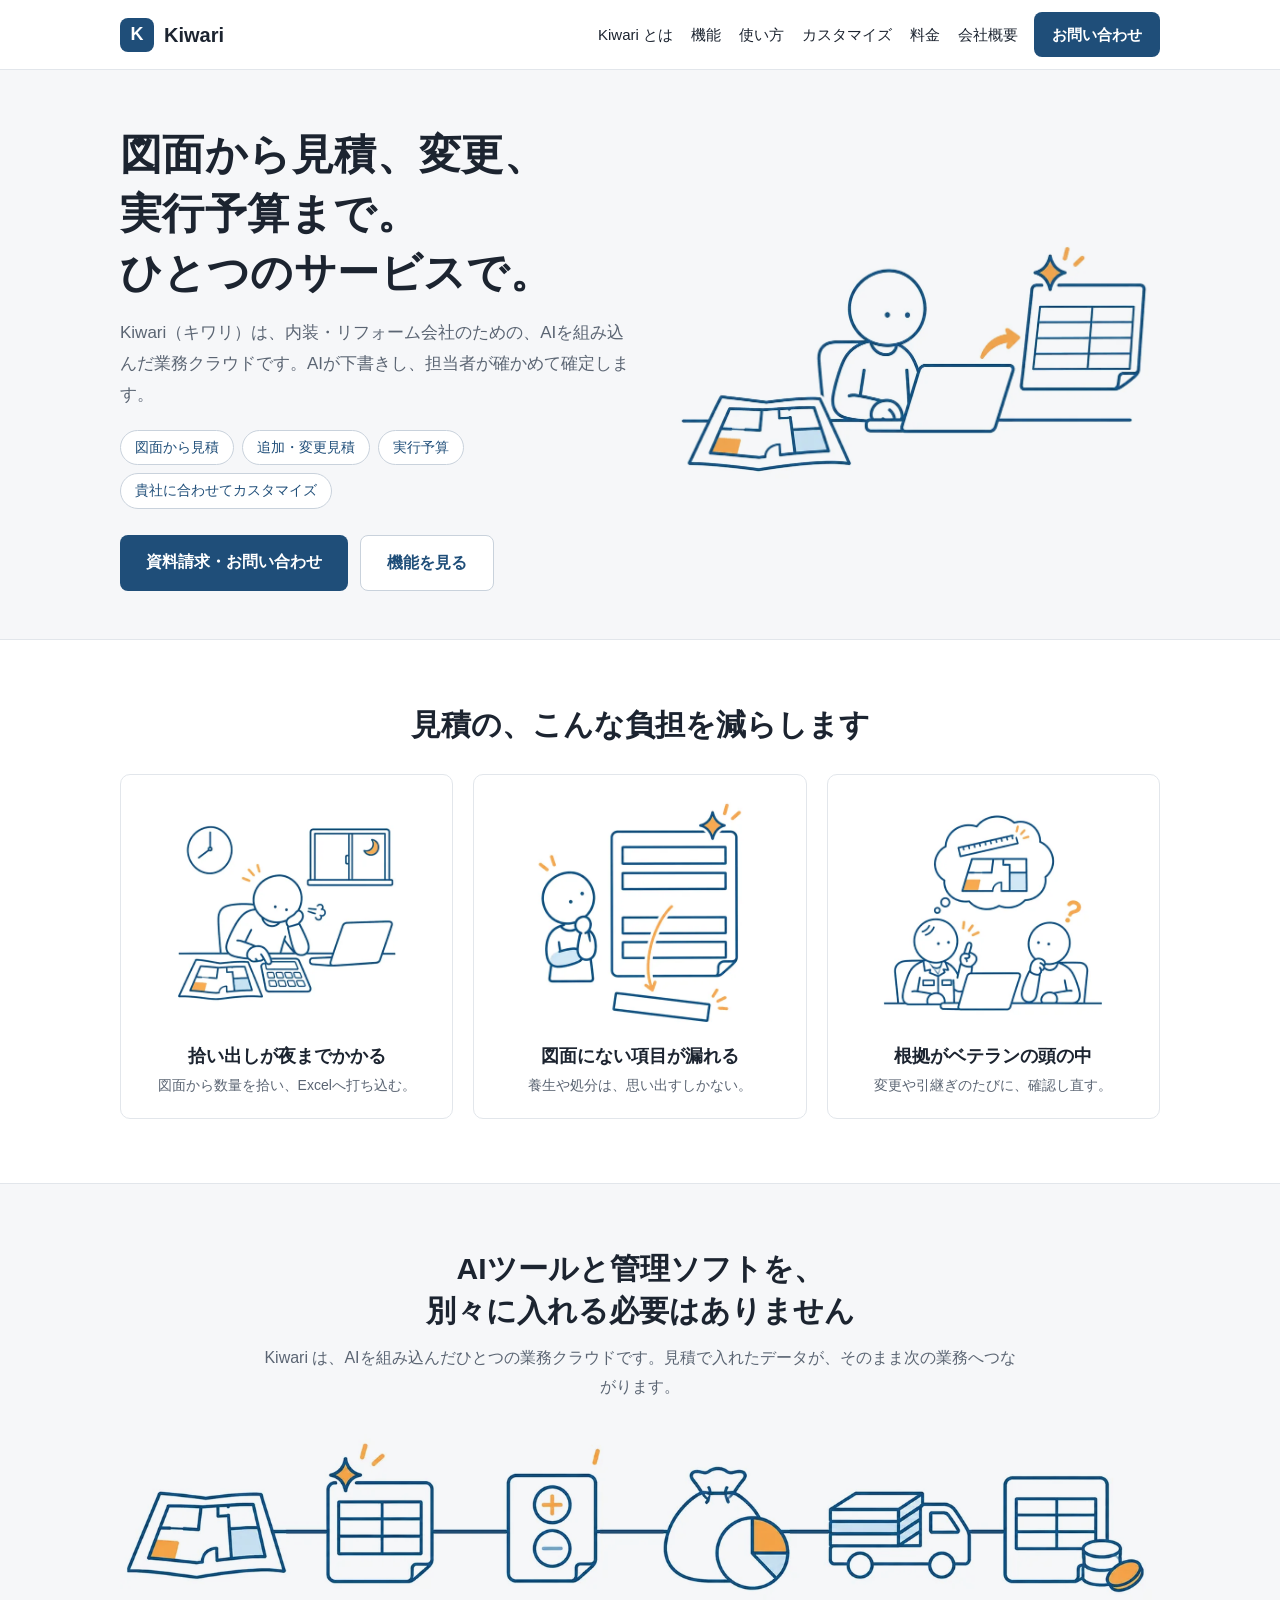
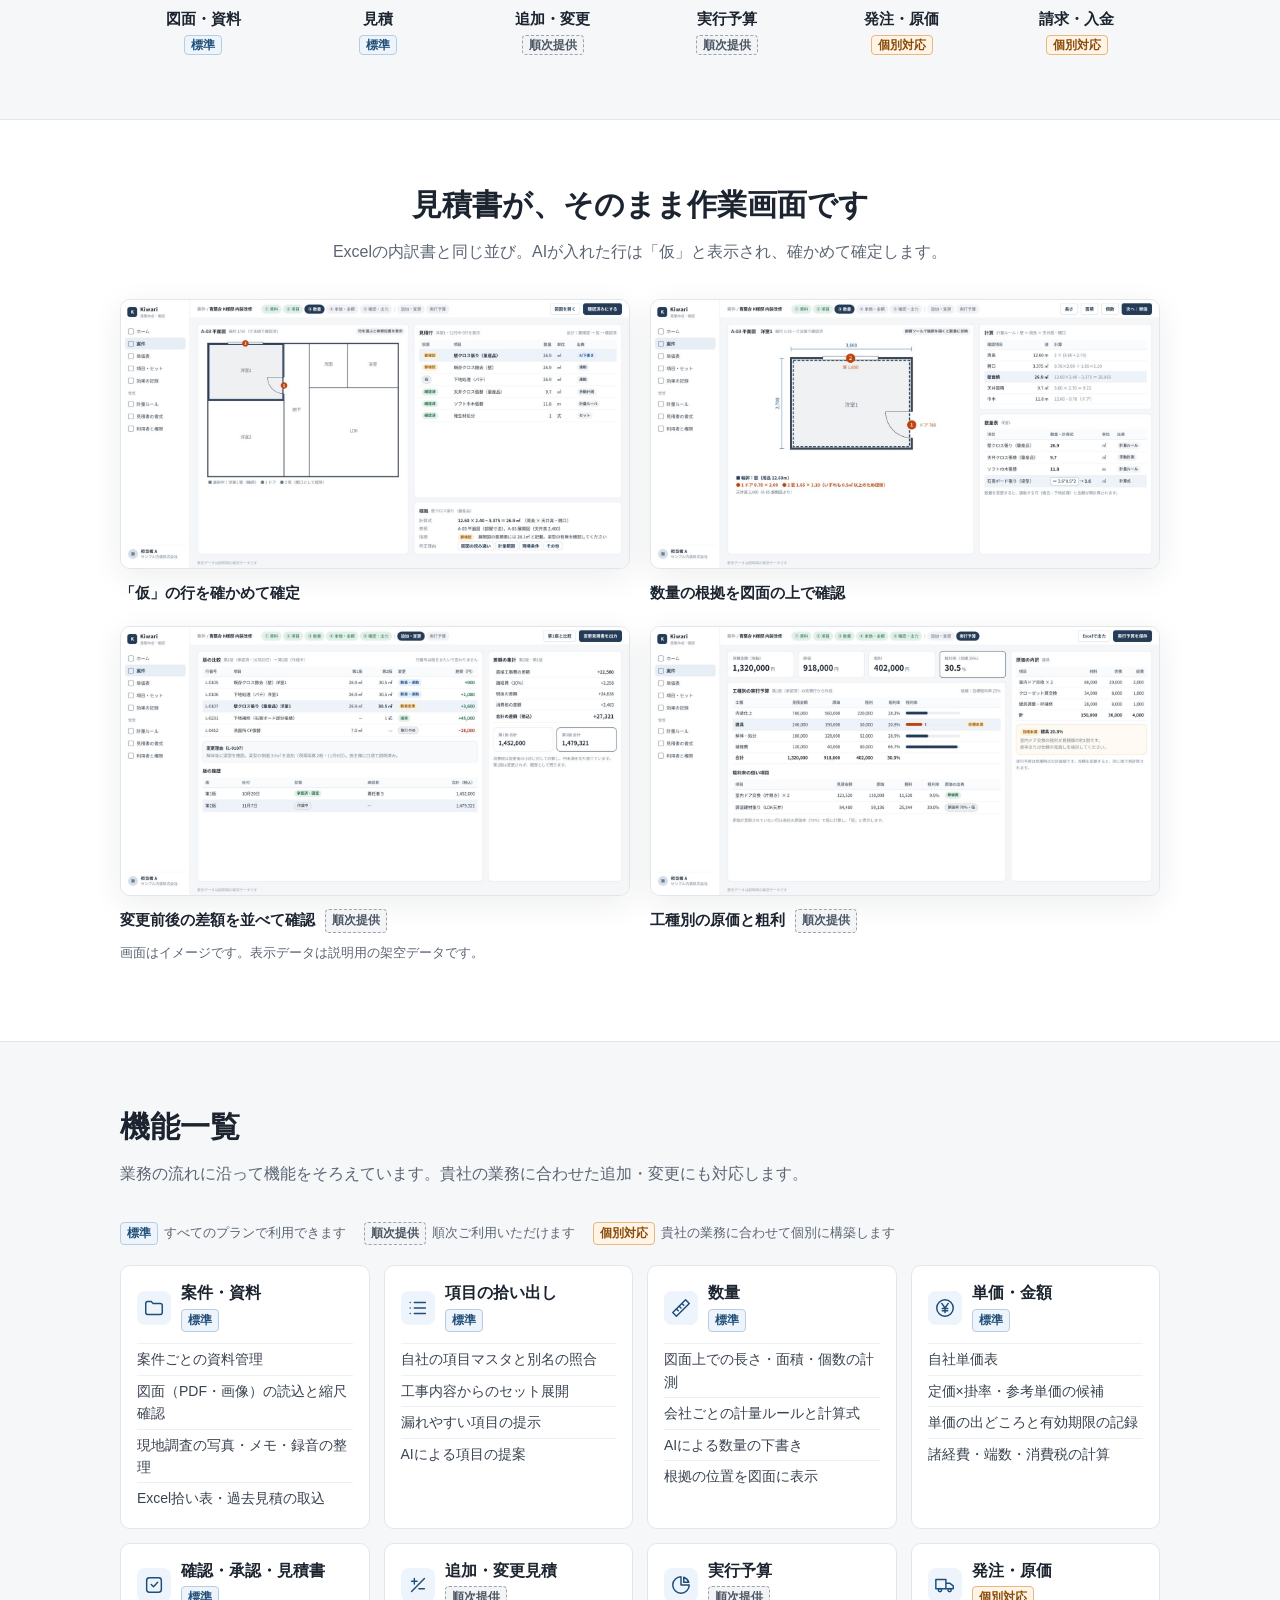
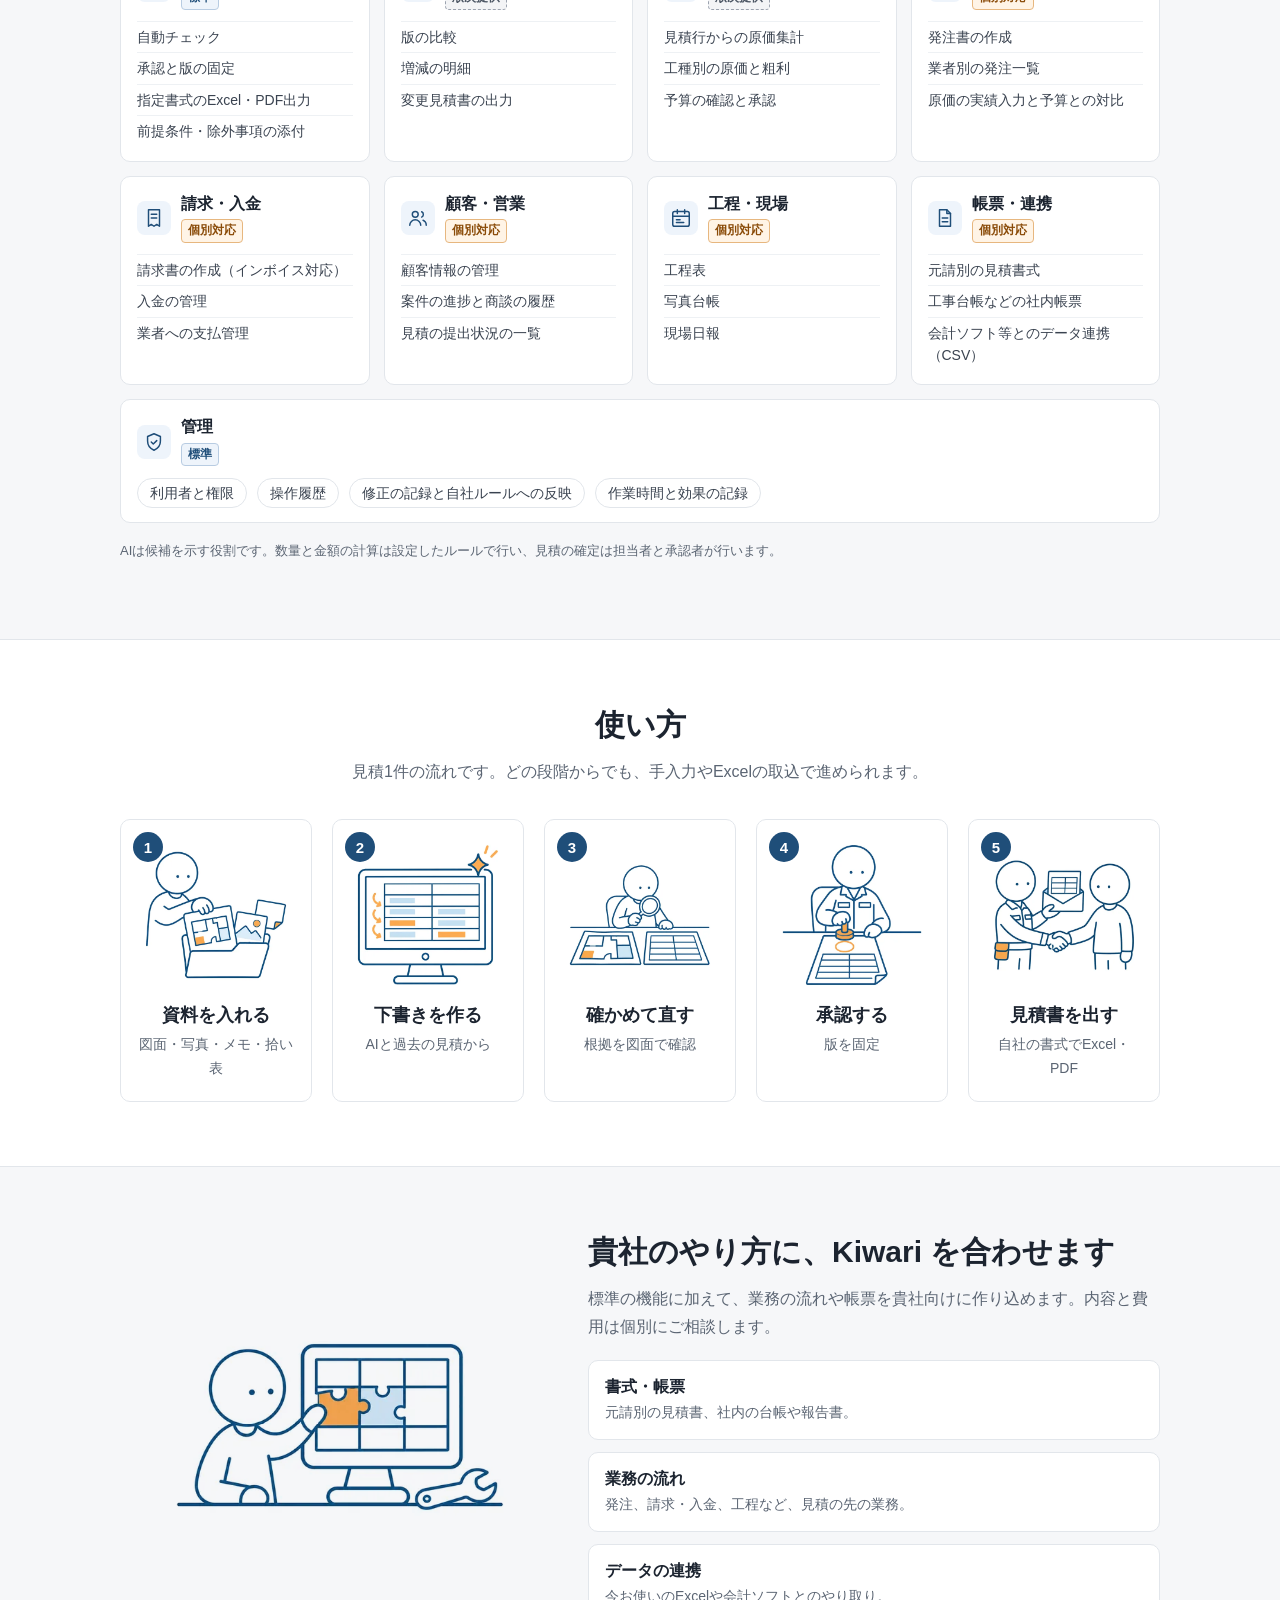
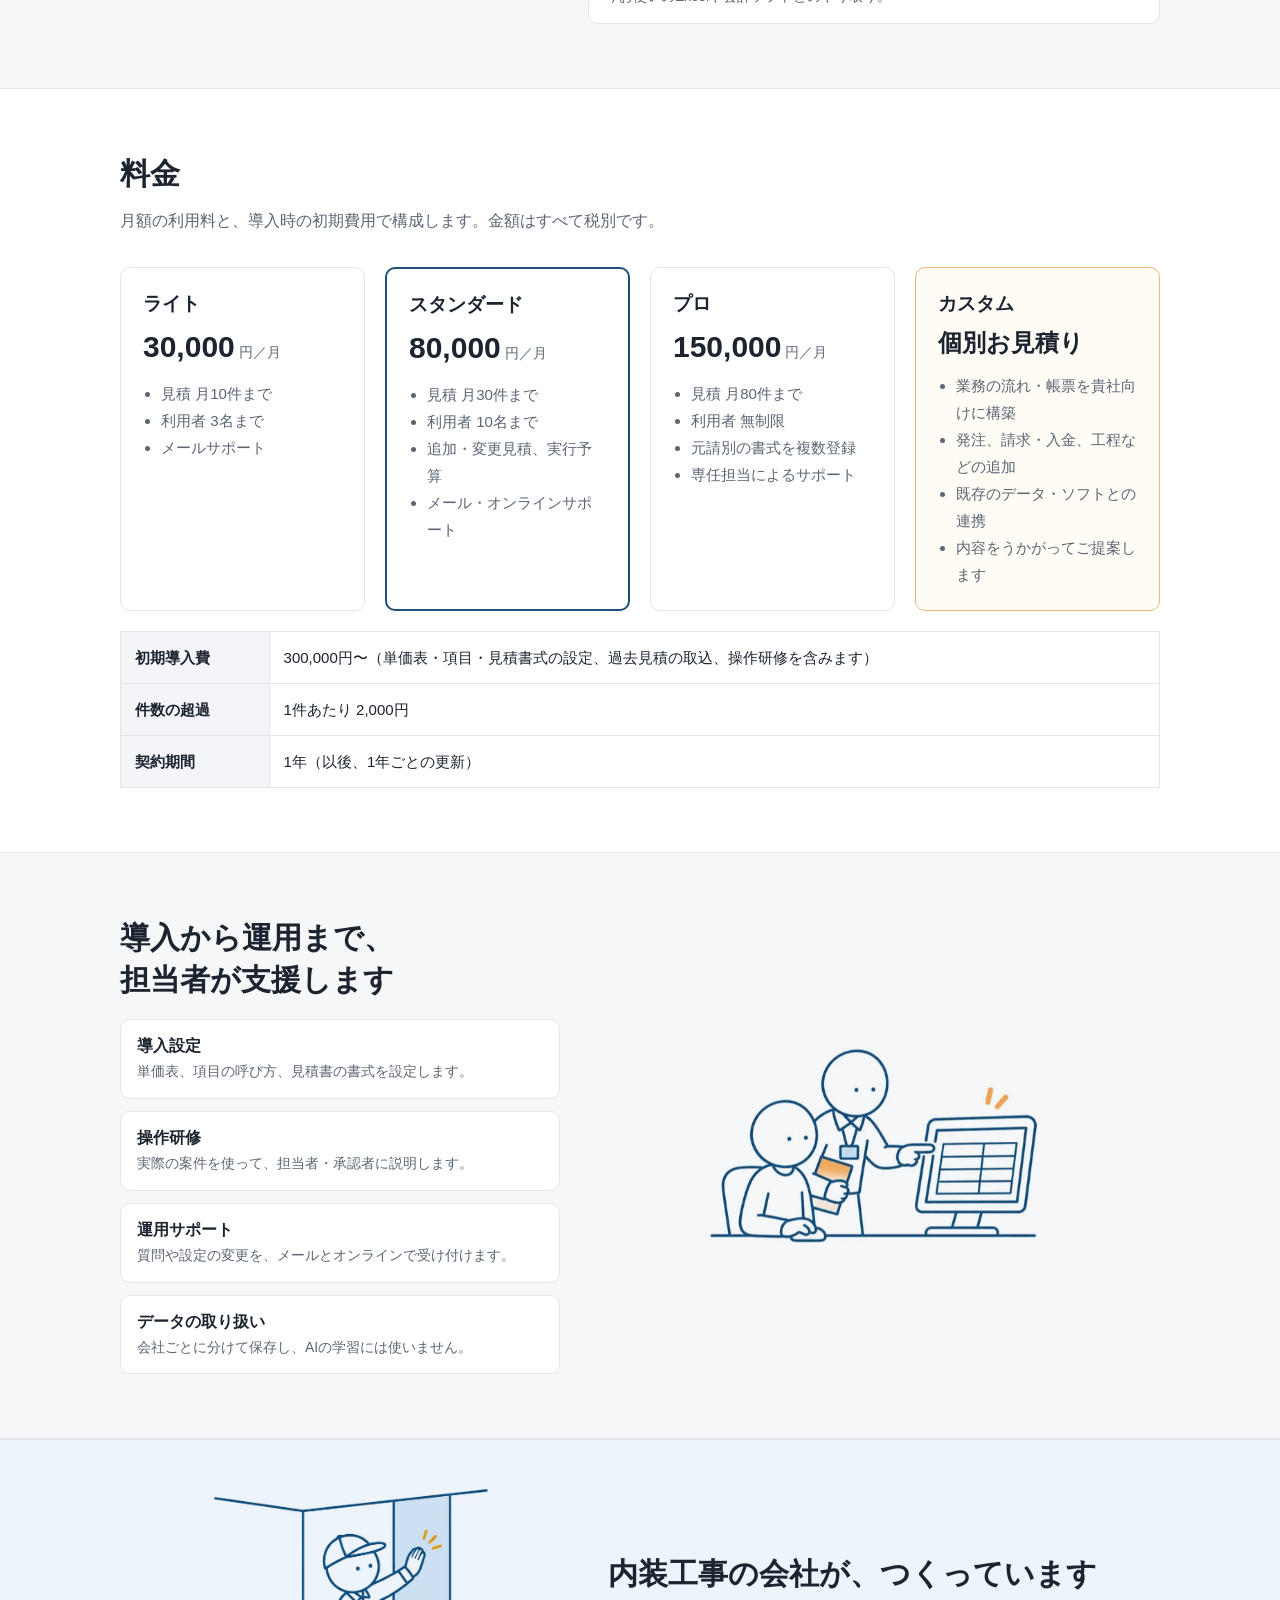
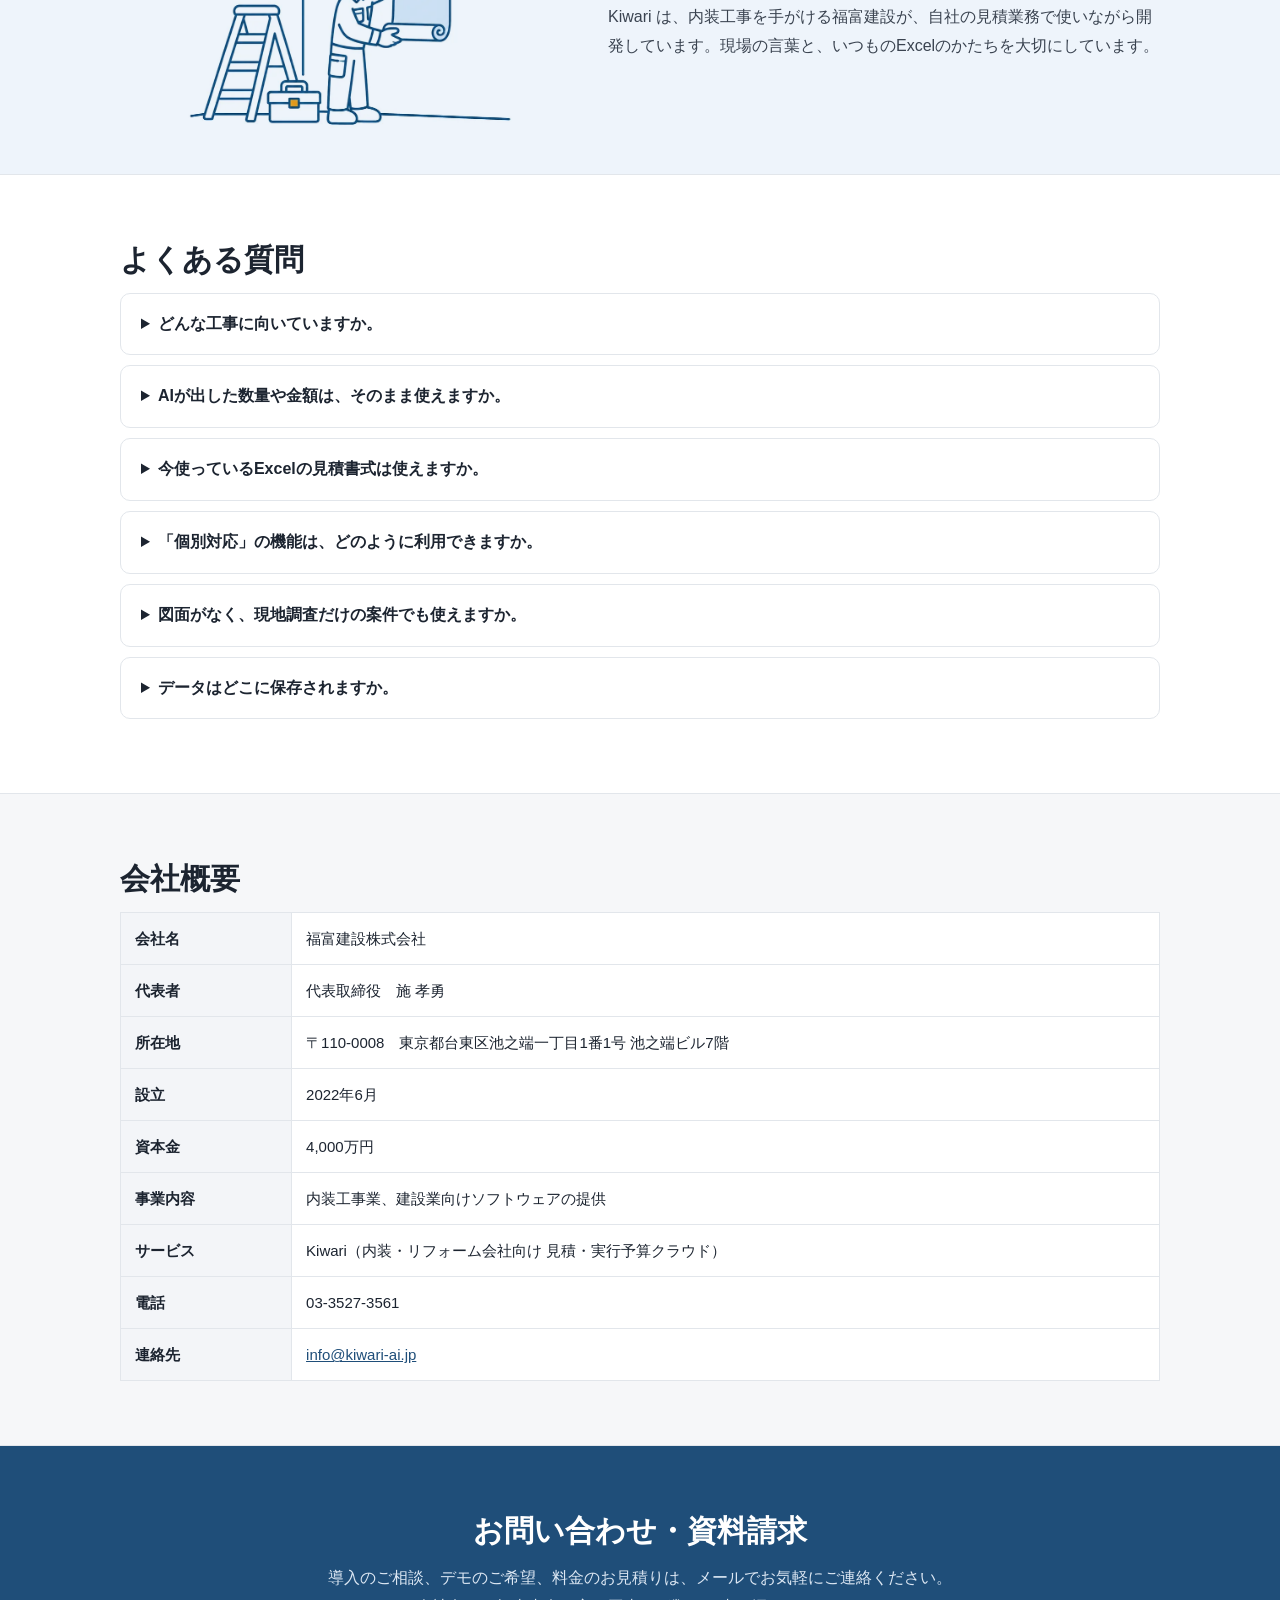
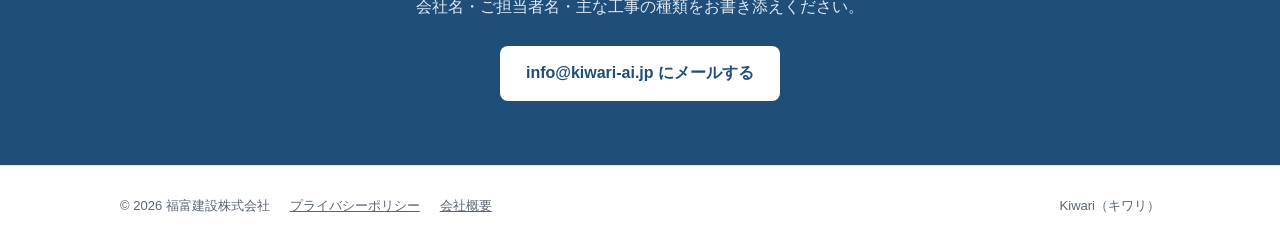
==== commit bbf68ac2: "Redesign top page: AI+SaaS positioning, full feature list, custom plan" ====
--- a/index.html
+++ b/index.html
@@ -3,10 +3,10 @@
 <head>
 <meta charset="utf-8">
 <meta name="viewport" content="width=device-width,initial-scale=1">
-<title>Kiwari（キワリ）｜内装・リフォームの見積作成を支援するAI</title>
-<meta name="description" content="Kiwari は、内装・リフォーム工事の図面と現地調査の記録から、項目・数量・単価をそろえた見積書と実行予算の作成を支援するクラウドサービスです。">
-<meta property="og:title" content="Kiwari｜内装・リフォームの見積作成を支援するAI">
-<meta property="og:description" content="図面と資料の整理から見積書・実行予算まで。AIが下書きし、人が確かめて確定します。">
+<title>Kiwari（キワリ）｜内装・リフォームの見積・実行予算クラウド（AI搭載）</title>
+<meta name="description" content="Kiwari は、内装・リフォーム会社のためのAI搭載の業務クラウドです。図面からの見積作成、追加・変更見積、実行予算までをひとつのサービスで行えます。貴社の業務に合わせたカスタマイズにも対応します。">
+<meta property="og:title" content="Kiwari｜内装・リフォームの見積・実行予算クラウド（AI搭載）">
+<meta property="og:description" content="図面から見積、変更、実行予算まで、ひとつのサービスで。AIが下書きし、人が確かめて確定します。">
 <meta property="og:type" content="website">
 <meta property="og:url" content="https://kiwari-ai.jp/">
 <link rel="canonical" href="https://kiwari-ai.jp/">
@@ -22,11 +22,11 @@
   <div class="wrap">
     <a class="brand" href="./"><span class="mk">K</span>Kiwari</a>
     <nav class="main" aria-label="メインメニュー">
+      <a href="#concept">Kiwari とは</a>
       <a href="#features">機能</a>
       <a href="#flow">使い方</a>
+      <a href="#custom">カスタマイズ</a>
       <a href="#price">料金</a>
-      <a href="#support">導入支援</a>
-      <a href="#faq">よくある質問</a>
       <a href="#company">会社概要</a>
     </nav>
     <a class="btn" href="#contact" style="padding:9px 18px;font-size:15px">お問い合わせ</a>
@@ -35,119 +35,127 @@
 
 <main>
 
-<div class="hero">
-  <div class="wrap">
-    <h1>内装・リフォームの見積を、<br>図面から見積書まで一つの画面で。</h1>
-    <p class="lead">Kiwari（キワリ）は、図面や現地調査の記録から、項目・数量・単価をそろえた見積書と実行予算の作成を支援するクラウドサービスです。AIが下書きし、担当者が根拠を確かめて確定します。</p>
-    <div class="cta">
-      <a class="btn" href="#contact">資料請求・お問い合わせ</a>
-      <a class="btn ghost" href="#features">機能を見る</a>
-    </div>
-    <div class="shot"><img src="assets/s2_review.jpg" width="1440" height="760" alt="Kiwari の画面。図面の参照位置と見積の行を並べて確認している"></div>
+<div class="hero2">
+  <div class="wrap">
+    <div>
+      <h1><span>図面から見積、変更、</span><span>実行予算まで。</span><br><span>ひとつのサービスで。</span></h1>
+      <p class="lead">Kiwari（キワリ）は、内装・リフォーム会社のための、AIを組み込んだ業務クラウドです。AIが下書きし、担当者が確かめて確定します。</p>
+      <ul class="chips"><li>図面から見積</li><li>追加・変更見積</li><li>実行予算</li><li>貴社に合わせてカスタマイズ</li></ul>
+      <div class="cta">
+        <a class="btn" href="#contact">資料請求・お問い合わせ</a>
+        <a class="btn ghost" href="#features">機能を見る</a>
+      </div>
+    </div>
+    <div class="art"><img class="il" src="assets/il_hero.webp" width="1000" height="667" alt="図面を見ながらノートパソコンで見積書を作る担当者のイラスト"></div>
+  </div>
+</div>
+
+<section class="center">
+  <div class="wrap">
+    <h2>見積の、こんな負担を減らします</h2>
+    <div class="grid g3" style="margin-top:28px">
+      <div class="pic"><img class="il" src="assets/il_pain1.webp" width="520" height="520" alt="" loading="lazy"><h3>拾い出しが夜までかかる</h3><p>図面から数量を拾い、Excelへ打ち込む。</p></div>
+      <div class="pic"><img class="il" src="assets/il_pain2.webp" width="520" height="520" alt="" loading="lazy"><h3>図面にない項目が漏れる</h3><p>養生や処分は、思い出すしかない。</p></div>
+      <div class="pic"><img class="il" src="assets/il_pain3.webp" width="520" height="520" alt="" loading="lazy"><h3>根拠がベテランの頭の中</h3><p>変更や引継ぎのたびに、確認し直す。</p></div>
+    </div>
+  </div>
+</section>
+
+<section class="alt center" id="concept">
+  <div class="wrap">
+    <h2>AIツールと管理ソフトを、<br>別々に入れる必要はありません</h2>
+    <p class="sec-lead">Kiwari は、AIを組み込んだひとつの業務クラウドです。見積で入れたデータが、そのまま次の業務へつながります。</p>
+    <div class="railwrap"><div class="railin">
+      <img class="il" src="assets/il_oneline.webp" width="1500" height="243" alt="図面から見積、変更、実行予算、発注、請求までが一本の線でつながるイラスト" loading="lazy" style="width:100%">
+      <div class="rail">
+        <div>図面・資料<br><span class="tag std">標準</span></div>
+        <div>見積<br><span class="tag std">標準</span></div>
+        <div>追加・変更<br><span class="tag">順次提供</span></div>
+        <div>実行予算<br><span class="tag">順次提供</span></div>
+        <div>発注・原価<br><span class="tag cus">個別対応</span></div>
+        <div>請求・入金<br><span class="tag cus">個別対応</span></div>
+      </div>
+    </div></div>
+  </div>
+</section>
+
+<section>
+  <div class="wrap">
+    <h2 class="center">見積書が、そのまま作業画面です</h2>
+    <p class="sec-lead center" style="margin-left:auto;margin-right:auto">Excelの内訳書と同じ並び。AIが入れた行は「仮」と表示され、確かめて確定します。</p>
+    <div class="shots">
+      <figure><div class="shot"><img src="assets/s2_review.jpg" width="1440" height="760" alt="見積の行と図面の参照位置を並べた画面" loading="lazy"></div><figcaption>「仮」の行を確かめて確定</figcaption></figure>
+      <figure><div class="shot"><img src="assets/s5_qty.jpg" width="1440" height="760" alt="図面上で数量の根拠を確認している画面" loading="lazy"></div><figcaption>数量の根拠を図面の上で確認</figcaption></figure>
+      <figure><div class="shot"><img src="assets/s8_change.jpg" width="1440" height="760" alt="当初の版と変更後の版の差額を確認している画面" loading="lazy"></div><figcaption>変更前後の差額を並べて確認 <span class="tag">順次提供</span></figcaption></figure>
+      <figure><div class="shot"><img src="assets/s9_budget.jpg" width="1440" height="760" alt="工種別の原価と粗利を確認している画面" loading="lazy"></div><figcaption>工種別の原価と粗利 <span class="tag">順次提供</span></figcaption></figure>
+    </div>
     <p class="cap">画面はイメージです。表示データは説明用の架空データです。</p>
   </div>
-</div>
-
-<section>
-  <div class="wrap">
-    <h2>見積づくりの、こんな負担を減らします</h2>
-    <p class="sec-lead">見積は受注の入口ですが、拾い出しと転記に時間がかかり、担当者によって漏れや書き方に差が出やすい業務です。</p>
-    <div class="grid g3">
-      <div class="card"><h3>拾い出しに時間がかかる</h3><p>図面を見ながら数量を拾い、Excelに打ち込む作業が、夜や休日にずれ込みがちです。</p></div>
-      <div class="card"><h3>項目の漏れが起きる</h3><p>養生や処分など図面に描かれない項目は、経験に頼って思い出すしかありません。</p></div>
-      <div class="card"><h3>根拠が人の頭の中にある</h3><p>数量や単価の根拠が残らず、変更や引継ぎのたびに確認し直すことになります。</p></div>
-    </div>
-  </div>
 </section>
 
 <section class="alt" id="features">
   <div class="wrap">
-    <h2>Kiwari の特長</h2>
-    <p class="sec-lead">使い慣れた内訳書のかたちのまま、下書きと確認を速くします。</p>
-
-    <div class="feature">
-      <div>
-        <h3>見積書が、そのまま作業画面です</h3>
-        <p>画面の中心は、Excelの内訳書と同じ並びの見積表です。自動で入った行は「仮」と表示され、担当者は確定するか直すかを選ぶだけです。合計金額はいつでも画面の上に表示されます。</p>
-        <ul>
-          <li>似た過去の見積をもとに始められます</li>
-          <li>工事内容を選ぶと、関連する項目をまとめて展開します</li>
-          <li>漏れやすい項目を候補として示します</li>
-        </ul>
-      </div>
-      <div><div class="shot"><img src="assets/s2_review.jpg" width="1440" height="760" alt="見積の行と図面の参照位置を並べた画面" loading="lazy"></div></div>
-    </div>
-
-    <div class="feature">
-      <div>
-        <h3>数量の根拠を、図面の上で確かめられます</h3>
-        <p>行を選ぶと、図面のどこから拾った数量かを表示します。長さ・面積・個数は図面上で測り、計算式とともに行に残します。計算は設定したルールで行い、AIには計算させません。</p>
-        <ul>
-          <li>壁は「周長×天井高−開口」など、数え方を会社ごとに設定</li>
-          <li>図面の表と数量が合わない行を知らせます</li>
-          <li>Excelの拾い表もそのまま取り込めます</li>
-        </ul>
-      </div>
-      <div><div class="shot"><img src="assets/s5_qty.jpg" width="1440" height="760" alt="図面上で数量の根拠を確認している画面" loading="lazy"></div></div>
-    </div>
-
-    <div class="feature">
-      <div>
-        <h3>自社の単価と書式で、見積書を出せます</h3>
-        <p>単価は自社の単価表から候補を示し、出どころと有効期限を行ごとに残します。諸経費・端数・消費税は会社の設定で計算し、いつもの書式のExcel・PDFで出力します。</p>
-        <ul>
-          <li>仮の行と前提条件・除外事項を一覧で添付</li>
-          <li>承認した版は固定し、変更は新しい版として管理</li>
-        </ul>
-      </div>
-      <div><div class="shot"><img src="assets/s8_change.jpg" width="1440" height="760" alt="当初の版と変更後の版の差額を確認している画面" loading="lazy"></div></div>
-    </div>
-
-    <div class="feature">
-      <div>
-        <h3>追加・変更見積と実行予算へ <span class="tag">順次提供</span></h3>
-        <p>承認した見積をもとに、追加・変更の増減明細と、工種別の原価・粗利（実行予算）を作成します。同じ見積表の表示を切り替えるだけで確認できます。</p>
-      </div>
-      <div><div class="shot"><img src="assets/s9_budget.jpg" width="1440" height="760" alt="工種別の原価と粗利を確認している画面" loading="lazy"></div></div>
-    </div>
-
-    <div class="tblwrap">
-      <table class="tbl">
-        <caption style="text-align:left;font-weight:700;padding:0 0 10px">機能一覧</caption>
-        <tr><th>分類</th><th>主な機能</th></tr>
-        <tr><td>資料</td><td>図面（PDF・画像）の読込と縮尺確認、現地調査の写真・メモ・録音の整理、Excel拾い表・過去見積の取込</td></tr>
-        <tr><td>項目</td><td>自社の項目と別名の管理、セット展開、漏れ候補の提示、AIによる項目候補</td></tr>
-        <tr><td>数量</td><td>図面上での計測、計量ルールと計算式、AIによる数量の下書き</td></tr>
-        <tr><td>単価・金額</td><td>自社単価表、単価の出どころの記録、諸経費・端数・消費税の計算</td></tr>
-        <tr><td>確認・出力</td><td>自動チェック、承認と版の固定、指定書式のExcel・PDF出力</td></tr>
-        <tr><td>展開 <span class="tag">順次提供</span></td><td>追加・変更見積、実行予算（原価・粗利）</td></tr>
-        <tr><td>管理</td><td>修正の記録、作業時間の記録、利用者と権限、操作履歴</td></tr>
-      </table>
+    <h2>機能一覧</h2>
+    <p class="sec-lead">業務の流れに沿って機能をそろえています。貴社の業務に合わせた追加・変更にも対応します。</p>
+    <ul class="legend">
+      <li><span class="tag std">標準</span>すべてのプランで利用できます</li>
+      <li><span class="tag">順次提供</span>順次ご利用いただけます</li>
+      <li><span class="tag cus">個別対応</span>貴社の業務に合わせて個別に構築します</li>
+    </ul>
+    <div class="fgrid">
+      <div class="fcard"><div class="hd"><svg viewBox="0 0 24 24" fill="none" stroke="currentColor" stroke-width="1.6" stroke-linecap="round" stroke-linejoin="round" aria-hidden="true"><path d="M3 7a2 2 0 0 1 2-2h4l2 2h8a2 2 0 0 1 2 2v8a2 2 0 0 1-2 2H5a2 2 0 0 1-2-2z"/></svg><div><h3>案件・資料</h3><span class="tag std">標準</span></div></div><ul><li>案件ごとの資料管理</li><li>図面（PDF・画像）の読込と縮尺確認</li><li>現地調査の写真・メモ・録音の整理</li><li>Excel拾い表・過去見積の取込</li></ul></div>
+      <div class="fcard"><div class="hd"><svg viewBox="0 0 24 24" fill="none" stroke="currentColor" stroke-width="1.6" stroke-linecap="round" stroke-linejoin="round" aria-hidden="true"><path d="M8 6h12M8 12h12M8 18h12"/><path d="M3.5 6h.01M3.5 12h.01M3.5 18h.01"/></svg><div><h3>項目の拾い出し</h3><span class="tag std">標準</span></div></div><ul><li>自社の項目マスタと別名の照合</li><li>工事内容からのセット展開</li><li>漏れやすい項目の提示</li><li>AIによる項目の提案</li></ul></div>
+      <div class="fcard"><div class="hd"><svg viewBox="0 0 24 24" fill="none" stroke="currentColor" stroke-width="1.6" stroke-linecap="round" stroke-linejoin="round" aria-hidden="true"><path d="M3 17 17 3l4 4L7 21z"/><path d="m7 13 2 2M10 10l2 2M13 7l2 2"/></svg><div><h3>数量</h3><span class="tag std">標準</span></div></div><ul><li>図面上での長さ・面積・個数の計測</li><li>会社ごとの計量ルールと計算式</li><li>AIによる数量の下書き</li><li>根拠の位置を図面に表示</li></ul></div>
+      <div class="fcard"><div class="hd"><svg viewBox="0 0 24 24" fill="none" stroke="currentColor" stroke-width="1.6" stroke-linecap="round" stroke-linejoin="round" aria-hidden="true"><circle cx="12" cy="12" r="9"/><path d="m8.5 7 3.5 5 3.5-5M12 12v5M9 12.5h6M9 15h6"/></svg><div><h3>単価・金額</h3><span class="tag std">標準</span></div></div><ul><li>自社単価表</li><li>定価×掛率・参考単価の候補</li><li>単価の出どころと有効期限の記録</li><li>諸経費・端数・消費税の計算</li></ul></div>
+      <div class="fcard"><div class="hd"><svg viewBox="0 0 24 24" fill="none" stroke="currentColor" stroke-width="1.6" stroke-linecap="round" stroke-linejoin="round" aria-hidden="true"><path d="M9 11.5 11.5 14 16 9"/><rect x="4" y="4" width="16" height="16" rx="3"/></svg><div><h3>確認・承認・見積書</h3><span class="tag std">標準</span></div></div><ul><li>自動チェック</li><li>承認と版の固定</li><li>指定書式のExcel・PDF出力</li><li>前提条件・除外事項の添付</li></ul></div>
+      <div class="fcard"><div class="hd"><svg viewBox="0 0 24 24" fill="none" stroke="currentColor" stroke-width="1.6" stroke-linecap="round" stroke-linejoin="round" aria-hidden="true"><path d="M5 8h6M8 5v6M13 16h6"/><path d="M19 5 5 19"/></svg><div><h3>追加・変更見積</h3><span class="tag">順次提供</span></div></div><ul><li>版の比較</li><li>増減の明細</li><li>変更見積書の出力</li></ul></div>
+      <div class="fcard"><div class="hd"><svg viewBox="0 0 24 24" fill="none" stroke="currentColor" stroke-width="1.6" stroke-linecap="round" stroke-linejoin="round" aria-hidden="true"><path d="M12 3a9 9 0 1 0 9 9h-9z"/><path d="M15 3.5A9 9 0 0 1 20.5 9H15z"/></svg><div><h3>実行予算</h3><span class="tag">順次提供</span></div></div><ul><li>見積行からの原価集計</li><li>工種別の原価と粗利</li><li>予算の確認と承認</li></ul></div>
+      <div class="fcard"><div class="hd"><svg viewBox="0 0 24 24" fill="none" stroke="currentColor" stroke-width="1.6" stroke-linecap="round" stroke-linejoin="round" aria-hidden="true"><path d="M2 6h11v10H2zM13 10h4l4 3v3h-8z"/><circle cx="6.5" cy="17.5" r="1.8"/><circle cx="17" cy="17.5" r="1.8"/></svg><div><h3>発注・原価</h3><span class="tag cus">個別対応</span></div></div><ul><li>発注書の作成</li><li>業者別の発注一覧</li><li>原価の実績入力と予算との対比</li></ul></div>
+      <div class="fcard"><div class="hd"><svg viewBox="0 0 24 24" fill="none" stroke="currentColor" stroke-width="1.6" stroke-linecap="round" stroke-linejoin="round" aria-hidden="true"><path d="M6 3h12v18l-3-2-3 2-3-2-3 2z"/><path d="M9 8h6M9 12h6"/></svg><div><h3>請求・入金</h3><span class="tag cus">個別対応</span></div></div><ul><li>請求書の作成（インボイス対応）</li><li>入金の管理</li><li>業者への支払管理</li></ul></div>
+      <div class="fcard"><div class="hd"><svg viewBox="0 0 24 24" fill="none" stroke="currentColor" stroke-width="1.6" stroke-linecap="round" stroke-linejoin="round" aria-hidden="true"><circle cx="9" cy="8" r="3.2"/><path d="M3 20c0-3.3 2.7-6 6-6s6 2.700 6 6"/><path d="M16 5.2a3.200 3.200 0 0 1 0 5.800M17.500 14.500c2.100.800 3.500 2.800 3.500 5.500"/></svg><div><h3>顧客・営業</h3><span class="tag cus">個別対応</span></div></div><ul><li>顧客情報の管理</li><li>案件の進捗と商談の履歴</li><li>見積の提出状況の一覧</li></ul></div>
+      <div class="fcard"><div class="hd"><svg viewBox="0 0 24 24" fill="none" stroke="currentColor" stroke-width="1.6" stroke-linecap="round" stroke-linejoin="round" aria-hidden="true"><rect x="3" y="5" width="18" height="16" rx="2"/><path d="M3 10h18M8 3v4M16 3v4M7 14h4M7 17h8"/></svg><div><h3>工程・現場</h3><span class="tag cus">個別対応</span></div></div><ul><li>工程表</li><li>写真台帳</li><li>現場日報</li></ul></div>
+      <div class="fcard"><div class="hd"><svg viewBox="0 0 24 24" fill="none" stroke="currentColor" stroke-width="1.6" stroke-linecap="round" stroke-linejoin="round" aria-hidden="true"><path d="M6 3h8l4 4v14H6z"/><path d="M14 3v4h4M9 12h6M9 16h6"/></svg><div><h3>帳票・連携</h3><span class="tag cus">個別対応</span></div></div><ul><li>元請別の見積書式</li><li>工事台帳などの社内帳票</li><li>会計ソフト等とのデータ連携（CSV）</li></ul></div>
+      <div class="fcard wide"><div class="hd"><svg viewBox="0 0 24 24" fill="none" stroke="currentColor" stroke-width="1.6" stroke-linecap="round" stroke-linejoin="round" aria-hidden="true"><path d="M12 3 5 6v5c0 4.500 2.900 8.300 7 10 4.100-1.700 7-5.500 7-10V6z"/><path d="m9 12 2.200 2.200L15 10.500"/></svg><div><h3>管理</h3><span class="tag std">標準</span></div></div><ul><li>利用者と権限</li><li>操作履歴</li><li>修正の記録と自社ルールへの反映</li><li>作業時間と効果の記録</li></ul></div>
     </div>
     <p class="note">AIは候補を示す役割です。数量と金額の計算は設定したルールで行い、見積の確定は担当者と承認者が行います。</p>
   </div>
 </section>
 
-<section id="flow">
+<section class="center" id="flow">
   <div class="wrap">
     <h2>使い方</h2>
     <p class="sec-lead">見積1件の流れです。どの段階からでも、手入力やExcelの取込で進められます。</p>
-    <div class="grid g3">
-      <div class="card"><span class="num">1</span><h3>資料を入れる</h3><p>図面、現地調査の写真やメモ、Excelの拾い表を案件に追加します。</p></div>
-      <div class="card"><span class="num">2</span><h3>下書きを作る</h3><p>似た過去の見積、図面からの自動下書き、拾い表の取込から選びます。</p></div>
-      <div class="card"><span class="num">3</span><h3>確かめて直す</h3><p>「仮」の行と、確認してほしい行を順に確かめ、必要なら図面で測り直します。</p></div>
-      <div class="card"><span class="num">4</span><h3>承認する</h3><p>承認者が金額と粗利、仮の行を確認して承認します。版は固定されます。</p></div>
-      <div class="card"><span class="num">5</span><h3>見積書を出す</h3><p>自社や元請の書式で、Excel・PDFの見積書を出力します。</p></div>
-    </div>
-  </div>
-</section>
-
-<section class="alt" id="price">
+    <div class="grid g5">
+      <div class="pic step"><span class="num">1</span><img class="il" src="assets/il_step1.webp" width="520" height="520" alt="" loading="lazy"><h3>資料を入れる</h3><p>図面・写真・メモ・拾い表</p></div>
+      <div class="pic step"><span class="num">2</span><img class="il" src="assets/il_step2.webp" width="520" height="520" alt="" loading="lazy"><h3>下書きを作る</h3><p>AIと過去の見積から</p></div>
+      <div class="pic step"><span class="num">3</span><img class="il" src="assets/il_step3.webp" width="520" height="520" alt="" loading="lazy"><h3>確かめて直す</h3><p>根拠を図面で確認</p></div>
+      <div class="pic step"><span class="num">4</span><img class="il" src="assets/il_step4.webp" width="520" height="520" alt="" loading="lazy"><h3>承認する</h3><p>版を固定</p></div>
+      <div class="pic step"><span class="num">5</span><img class="il" src="assets/il_step5.webp" width="520" height="520" alt="" loading="lazy"><h3>見積書を出す</h3><p>自社の書式でExcel・PDF</p></div>
+    </div>
+  </div>
+</section>
+
+<section class="alt" id="custom">
+  <div class="wrap split">
+    <div class="center"><img class="il" src="assets/il_custom.webp" width="520" height="520" alt="画面の表にパズルのピースをはめ込むイラスト" loading="lazy"></div>
+    <div>
+      <h2>貴社のやり方に、Kiwari を合わせます</h2>
+      <p class="sec-lead" style="margin-bottom:18px">標準の機能に加えて、業務の流れや帳票を貴社向けに作り込めます。内容と費用は個別にご相談します。</p>
+      <div class="mini">
+        <div><h3>書式・帳票</h3><p>元請別の見積書、社内の台帳や報告書。</p></div>
+        <div><h3>業務の流れ</h3><p>発注、請求・入金、工程など、見積の先の業務。</p></div>
+        <div><h3>データの連携</h3><p>今お使いのExcelや会計ソフトとのやり取り。</p></div>
+      </div>
+    </div>
+  </div>
+</section>
+
+<section id="price">
   <div class="wrap">
     <h2>料金</h2>
     <p class="sec-lead">月額の利用料と、導入時の初期費用で構成します。金額はすべて税別です。</p>
-    <!-- 料金は公開前に必ず確定してください（下の3プランと初期費用） -->
-    <div class="grid g3">
+    <!-- 料金は暫定です。確定後に更新してください -->
+    <div class="grid g4">
       <div class="card plan">
         <h3>ライト</h3>
         <div class="price">30,000<small> 円／月</small></div>
@@ -162,6 +170,11 @@
         <h3>プロ</h3>
         <div class="price">150,000<small> 円／月</small></div>
         <ul><li>見積 月80件まで</li><li>利用者 無制限</li><li>元請別の書式を複数登録</li><li>専任担当によるサポート</li></ul>
+      </div>
+      <div class="card plan cus">
+        <h3>カスタム</h3>
+        <div class="price ask">個別お見積り</div>
+        <ul><li>業務の流れ・帳票を貴社向けに構築</li><li>発注、請求・入金、工程などの追加</li><li>既存のデータ・ソフトとの連携</li><li>内容をうかがってご提案します</li></ul>
       </div>
     </div>
     <div class="tblwrap" style="margin-top:20px">
@@ -171,35 +184,47 @@
         <tr><th>契約期間</th><td>1年（以後、1年ごとの更新）</td></tr>
       </table>
     </div>
-    <p class="note">工事の種類や利用人数に合わせてお見積りします。詳しくはお問い合わせください。</p>
-  </div>
-</section>
-
-<section id="support">
-  <div class="wrap">
-    <h2>導入支援とサポート</h2>
-    <p class="sec-lead">使い始めの設定から、日々の運用まで支援します。</p>
-    <div class="grid g2">
-      <div class="card"><h3>導入設定</h3><p>お使いの単価表、項目の呼び方、見積書の書式を Kiwari に設定します。過去の見積を取り込み、再計算して金額が合うことを確認します。</p></div>
-      <div class="card"><h3>操作研修</h3><p>担当者・承認者・管理者それぞれに、実際の案件を使った研修を行います。操作マニュアルをお渡しします。</p></div>
-      <div class="card"><h3>運用サポート</h3><p>操作の質問、単価表や書式の変更、不具合の対応を、メールとオンラインでお受けします。</p></div>
-      <div class="card"><h3>データの取り扱い</h3><p>会社ごとのデータは分けて保存し、他社から参照できません。お預かりした図面や見積を、AIの学習には使いません。</p></div>
-    </div>
-  </div>
-</section>
-
-<section class="alt faq" id="faq">
+  </div>
+</section>
+
+<section class="alt" id="support">
+  <div class="wrap split">
+    <div>
+      <h2>導入から運用まで、担当者が支援します</h2>
+      <div class="mini" style="margin-top:18px">
+        <div><h3>導入設定</h3><p>単価表、項目の呼び方、見積書の書式を設定します。</p></div>
+        <div><h3>操作研修</h3><p>実際の案件を使って、担当者・承認者に説明します。</p></div>
+        <div><h3>運用サポート</h3><p>質問や設定の変更を、メールとオンラインで受け付けます。</p></div>
+        <div><h3>データの取り扱い</h3><p>会社ごとに分けて保存し、AIの学習には使いません。</p></div>
+      </div>
+    </div>
+    <div class="center"><img class="il" src="assets/il_support.webp" width="520" height="520" alt="担当者の横で画面を指さして説明するサポート担当のイラスト" loading="lazy"></div>
+  </div>
+</section>
+
+<div class="band">
+  <div class="wrap">
+    <div class="center"><img class="il" src="assets/il_genba.webp" width="900" height="600" alt="室内で壁紙を貼る内装職人のイラスト" loading="lazy"></div>
+    <div>
+      <h2>内装工事の会社が、つくっています</h2>
+      <p>Kiwari は、内装工事を手がける福富建設が、自社の見積業務で使いながら開発しています。現場の言葉と、いつものExcelのかたちを大切にしています。</p>
+    </div>
+  </div>
+</div>
+
+<section class="faq" id="faq">
   <div class="wrap">
     <h2>よくある質問</h2>
     <details><summary>どんな工事に向いていますか。</summary><p>内装仕上工事と住宅・店舗・事務所のリフォーム工事を対象にしています。対応する工事の種類は、導入時にご相談のうえ設定します。</p></details>
     <details><summary>AIが出した数量や金額は、そのまま使えますか。</summary><p>そのままは使わず、担当者が確認する前提です。AIが入れた行には「仮」と表示し、根拠の位置と計算式を示します。図面の状態によっては下書きを作れない場合があり、その場合は図面上で計測して入力します。</p></details>
     <details><summary>今使っているExcelの見積書式は使えますか。</summary><p>はい。導入時に自社や元請の書式を設定し、同じ形で出力できるようにします。</p></details>
+    <details><summary>「個別対応」の機能は、どのように利用できますか。</summary><p>貴社の業務をうかがったうえで、必要な範囲を個別に構築します。内容・費用・時期は、お打ち合わせのうえご提案します。</p></details>
     <details><summary>図面がなく、現地調査だけの案件でも使えますか。</summary><p>使えます。写真・メモ・録音と過去の見積から下書きを作り、数量は手入力または簡易な計測で入力します。</p></details>
     <details><summary>データはどこに保存されますか。</summary><p>国内のクラウド環境に保存します。保存期間と削除の方法は、契約時に取り決めます。</p></details>
   </div>
 </section>
 
-<section id="company">
+<section class="alt" id="company">
   <div class="wrap">
     <h2>会社概要</h2>
     <div class="tblwrap">
@@ -210,7 +235,7 @@
         <tr><th>設立</th><td>2022年6月</td></tr>
         <tr><th>資本金</th><td>4,000万円</td></tr>
         <tr><th>事業内容</th><td>内装工事業、建設業向けソフトウェアの提供</td></tr>
-        <tr><th>サービス</th><td>Kiwari（内装・リフォーム工事の見積作成支援）</td></tr>
+        <tr><th>サービス</th><td>Kiwari（内装・リフォーム会社向け 見積・実行予算クラウド）</td></tr>
         <tr><th>電話</th><td>03-3527-3561</td></tr>
         <tr><th>連絡先</th><td><a href="mailto:info@kiwari-ai.jp">info@kiwari-ai.jp</a></td></tr>
       </table>
--- a/assets/style.css
+++ b/assets/style.css
@@ -59,3 +59,65 @@
 .doc h2{font-size:19px;margin:32px 0 8px}
 .doc p,.doc li{font-size:15px}
 @media(max-width:640px){nav.main{width:100%;margin-left:0}section{padding:48px 0}.hero{padding:44px 0}}
+
+/* ---- v2: illustrations, feature grid, tags ---- */
+:root{--accent:#F2A65A;--sky:#DCE9F7}
+.il{mix-blend-mode:multiply;margin:0 auto}
+.hero2{background:var(--bg);border-bottom:1px solid var(--line);padding:56px 0 48px}
+.hero2 .wrap{display:grid;grid-template-columns:minmax(0,1.05fr) minmax(0,1fr);gap:32px;align-items:center}
+.hero2 h1{font-size:clamp(28px,4.2vw,42px);line-height:1.4;margin:0 0 16px;letter-spacing:.01em}
+.hero2 p.lead{font-size:17px;color:var(--sub);margin:0 0 20px}
+.chips{display:flex;flex-wrap:wrap;gap:8px;margin:0 0 26px;padding:0;list-style:none}
+.chips li{font-size:14px;font-weight:500;background:#fff;border:1px solid #C9D2DC;border-radius:999px;padding:4px 14px;color:var(--navy)}
+.hero2 .cta{display:flex;gap:12px;flex-wrap:wrap}
+.center{text-align:center}
+.center p.sec-lead{margin-left:auto;margin-right:auto}
+.pic{background:#fff;border:1px solid var(--line);border-radius:10px;padding:18px 18px 20px;text-align:center}
+.pic img{width:100%;max-width:240px}
+.pic h3{margin:10px 0 4px;font-size:18px}
+.pic p{margin:0;color:var(--sub);font-size:14px;line-height:1.7}
+.g5{grid-template-columns:repeat(auto-fit,minmax(180px,1fr))}
+.g4{grid-template-columns:repeat(auto-fit,minmax(230px,1fr))}
+.step{position:relative}
+.step .num{position:absolute;top:12px;left:12px;margin:0}
+.rail{display:grid;grid-template-columns:repeat(6,minmax(0,1fr));gap:8px;margin-top:6px;text-align:center}
+.rail div{font-size:15px;font-weight:700;line-height:1.5}
+.rail .tag{margin:4px 0 0;display:inline-block}
+.railwrap{overflow-x:auto}
+.railin{min-width:680px}
+.tag.std{border:1px solid #B8CCE2;background:var(--tint);color:var(--navy)}
+.tag.cus{border:1px solid #E7B77F;background:#FFF4E6;color:#8A4B08}
+.legend{display:flex;flex-wrap:wrap;gap:8px 18px;font-size:13px;color:var(--sub);margin:0 0 20px;padding:0;list-style:none}
+.legend .tag{margin:0 6px 0 0}
+.fgrid{display:grid;gap:14px;grid-template-columns:repeat(auto-fit,minmax(240px,1fr))}
+.fcard{background:#fff;border:1px solid var(--line);border-radius:10px;padding:16px 16px 14px}
+.fcard .hd{display:flex;align-items:center;gap:10px;margin-bottom:10px}
+.fcard svg{width:34px;height:34px;flex:none;color:var(--navy);background:var(--tint);border-radius:8px;padding:6px}
+.fcard h3{font-size:16px;margin:0;line-height:1.4}
+.fcard .tag{margin:2px 0 0;display:inline-block}
+.fcard ul{margin:0;padding:0;list-style:none;font-size:14px;color:#3A4350;line-height:1.6}
+.fcard li{padding:4px 0;border-top:1px solid #EEF1F4}
+.shots{display:grid;gap:20px;grid-template-columns:repeat(auto-fit,minmax(300px,1fr))}
+.shots figure{margin:0}
+.shots figcaption{font-size:15px;font-weight:700;margin-top:10px}
+.split{display:grid;grid-template-columns:minmax(0,1fr) minmax(0,1.3fr);gap:28px;align-items:center}
+.split img{width:100%;max-width:360px}
+.mini{display:grid;gap:12px}
+.mini div{background:#fff;border:1px solid var(--line);border-radius:10px;padding:14px 16px}
+.mini h3{font-size:16px;margin:0 0 2px}
+.mini p{margin:0;font-size:14px;color:var(--sub);line-height:1.7}
+.plan.cus{background:#FFFBF5;border:1px solid #E7B77F}
+.price.ask{font-size:24px}
+.band{background:var(--tint);border-top:1px solid var(--line);border-bottom:1px solid var(--line);padding:40px 0}
+.band .wrap{display:grid;grid-template-columns:minmax(0,1fr) minmax(0,1.2fr);gap:28px;align-items:center}
+.band img{width:100%;max-width:380px}
+.band h2{margin:0 0 8px}
+.band p{margin:0;color:#3A4350}
+@media(max-width:760px){.hero2 .wrap,.split,.band .wrap{grid-template-columns:1fr}.hero2{padding:36px 0}.hero2 .art{order:-1}.hero2 .art img{max-width:340px}}
+.hero2 h1 span{display:inline-block}
+.shots{grid-template-columns:repeat(2,minmax(0,1fr))}
+.fcard.wide{grid-column:1/-1}
+.fcard.wide ul{display:flex;flex-wrap:wrap;gap:6px 10px}
+.fcard.wide li{border:1px solid #E2E6EB;border-radius:999px;padding:3px 12px}
+@media(max-width:640px){.shots{grid-template-columns:1fr}}
+h2,h3{text-wrap:balance}
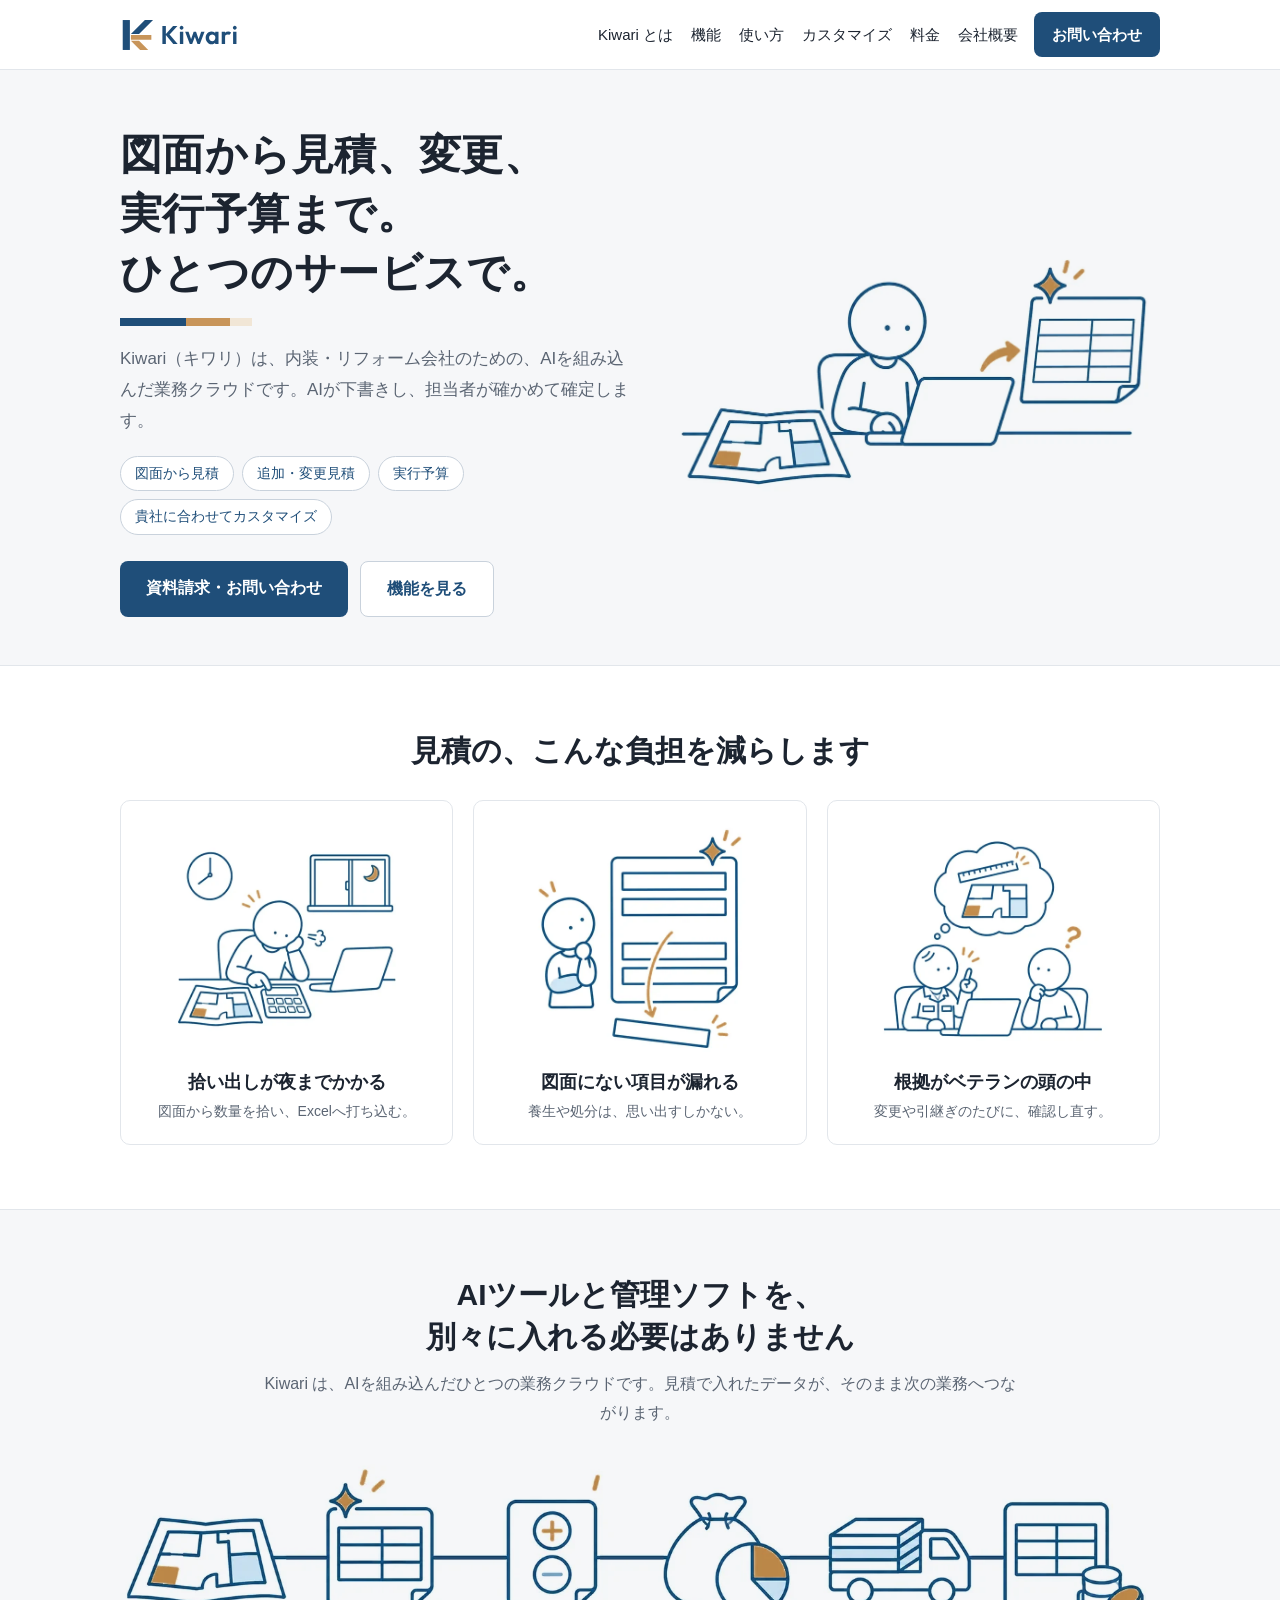
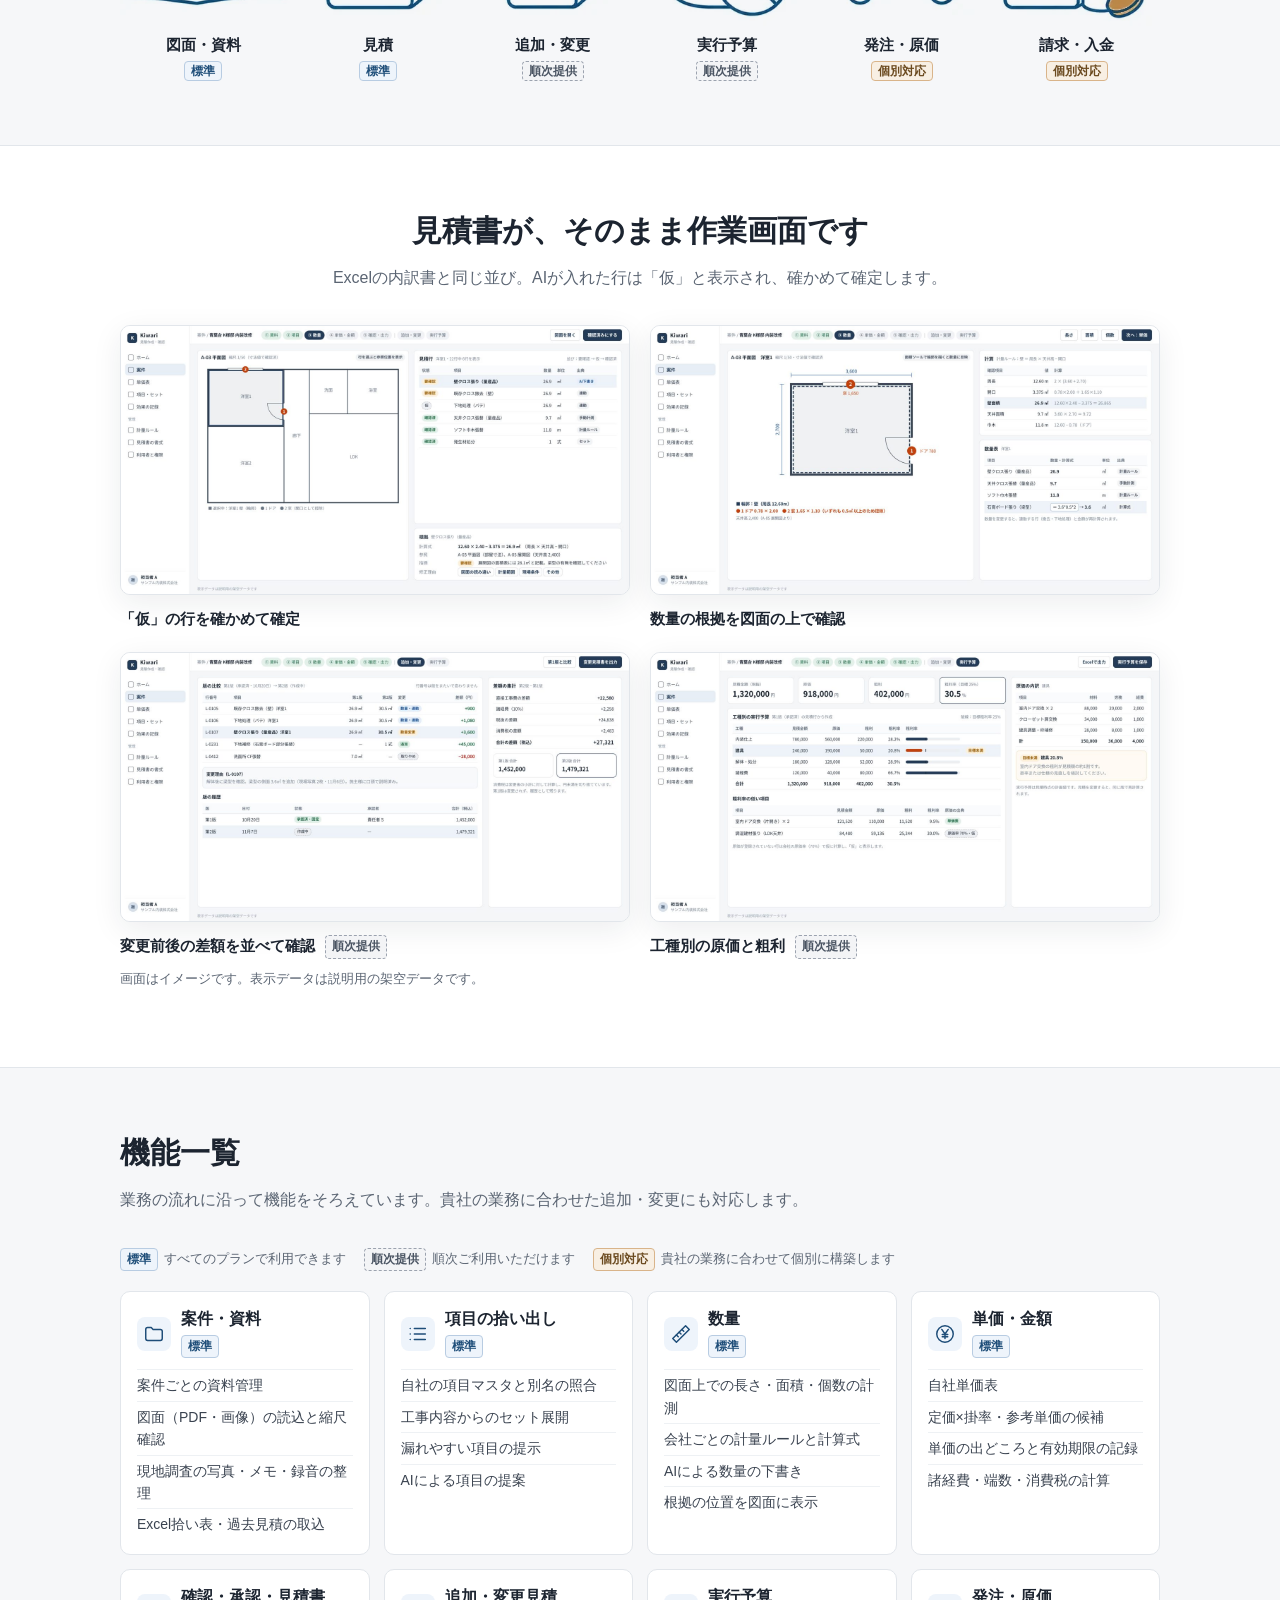
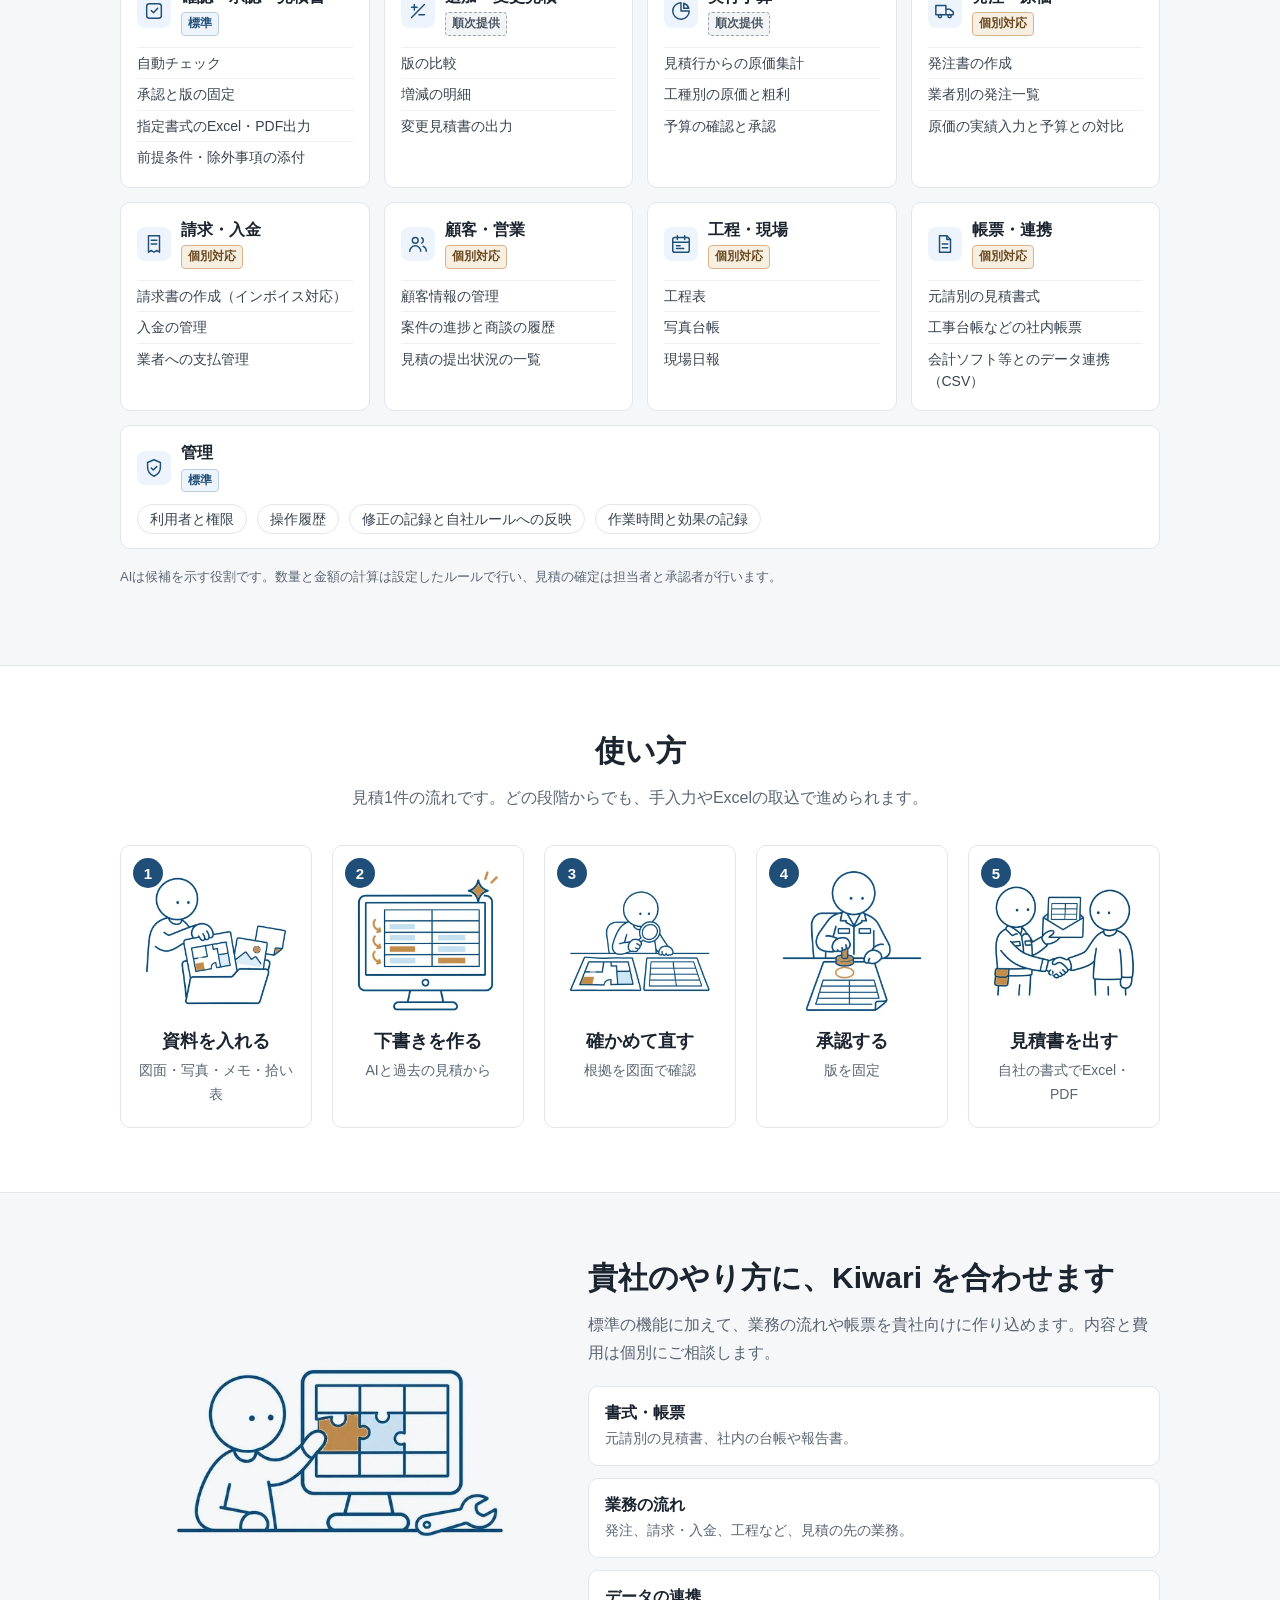
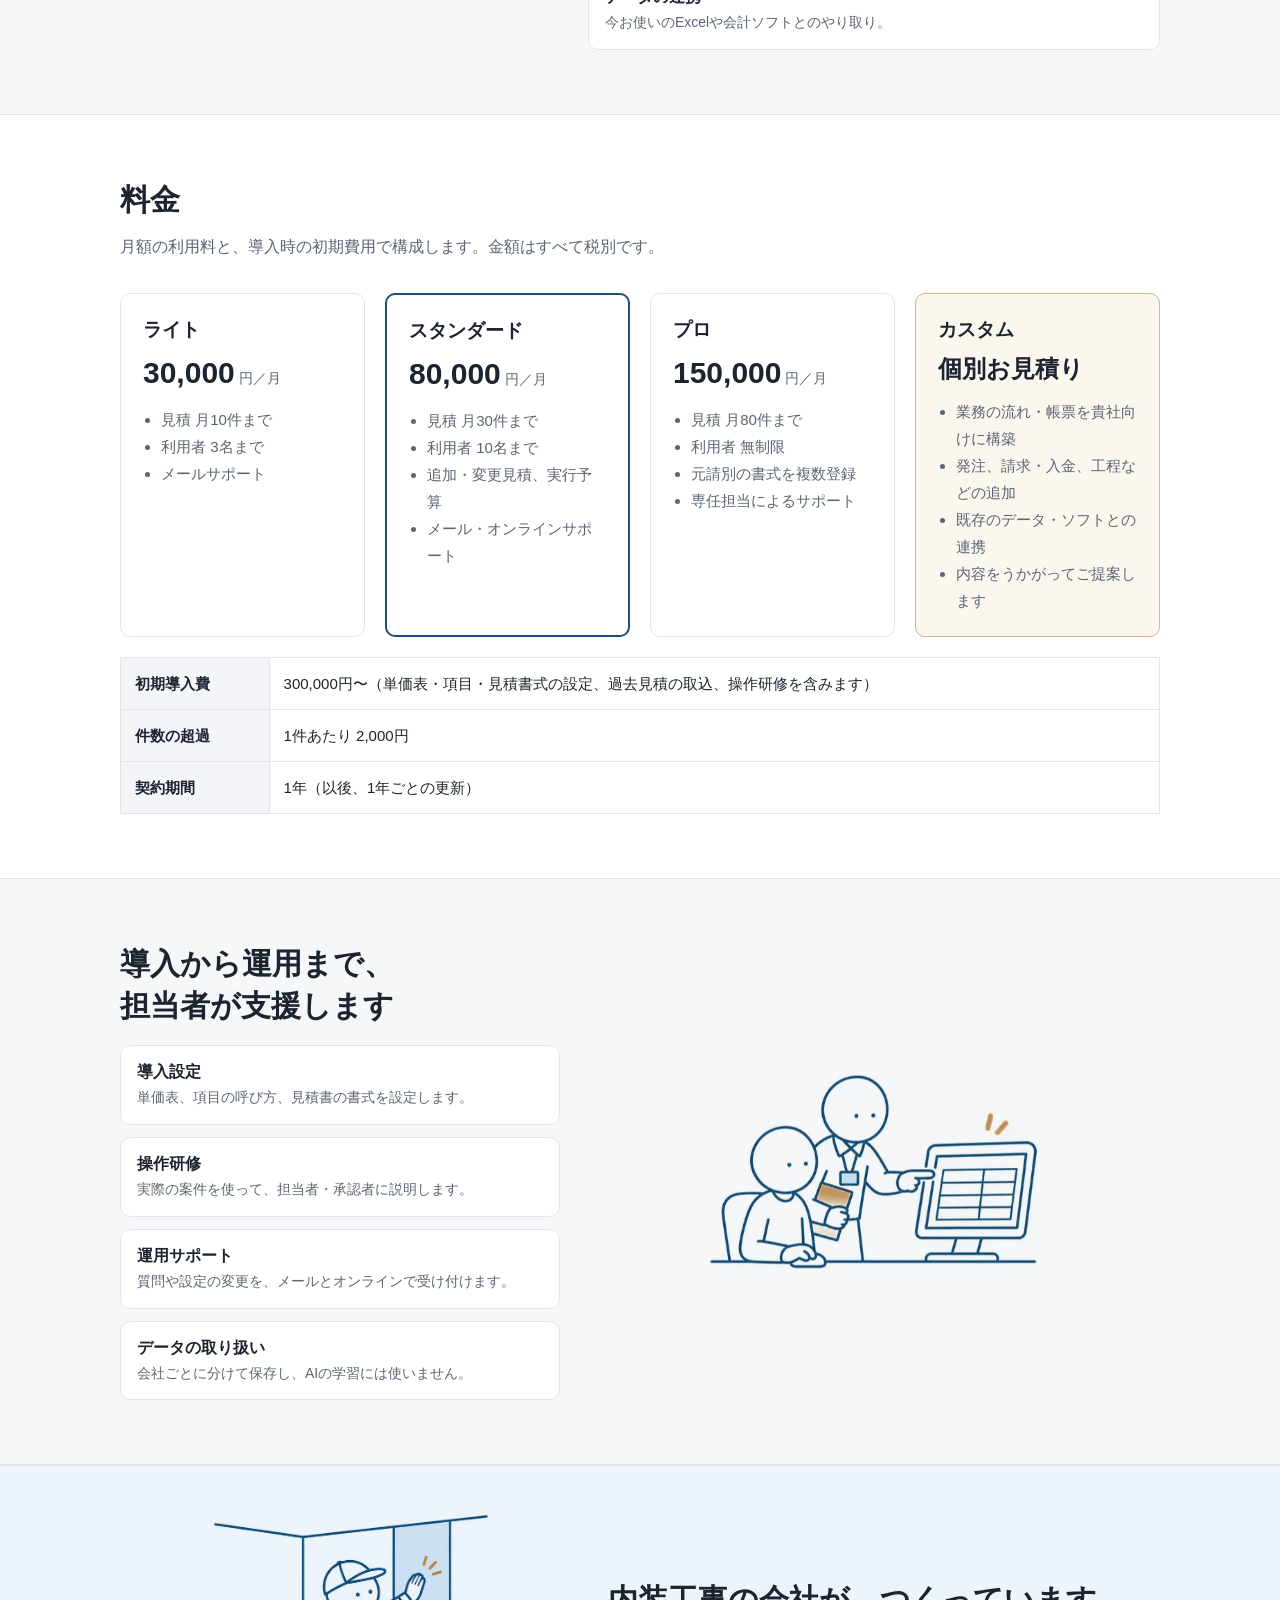
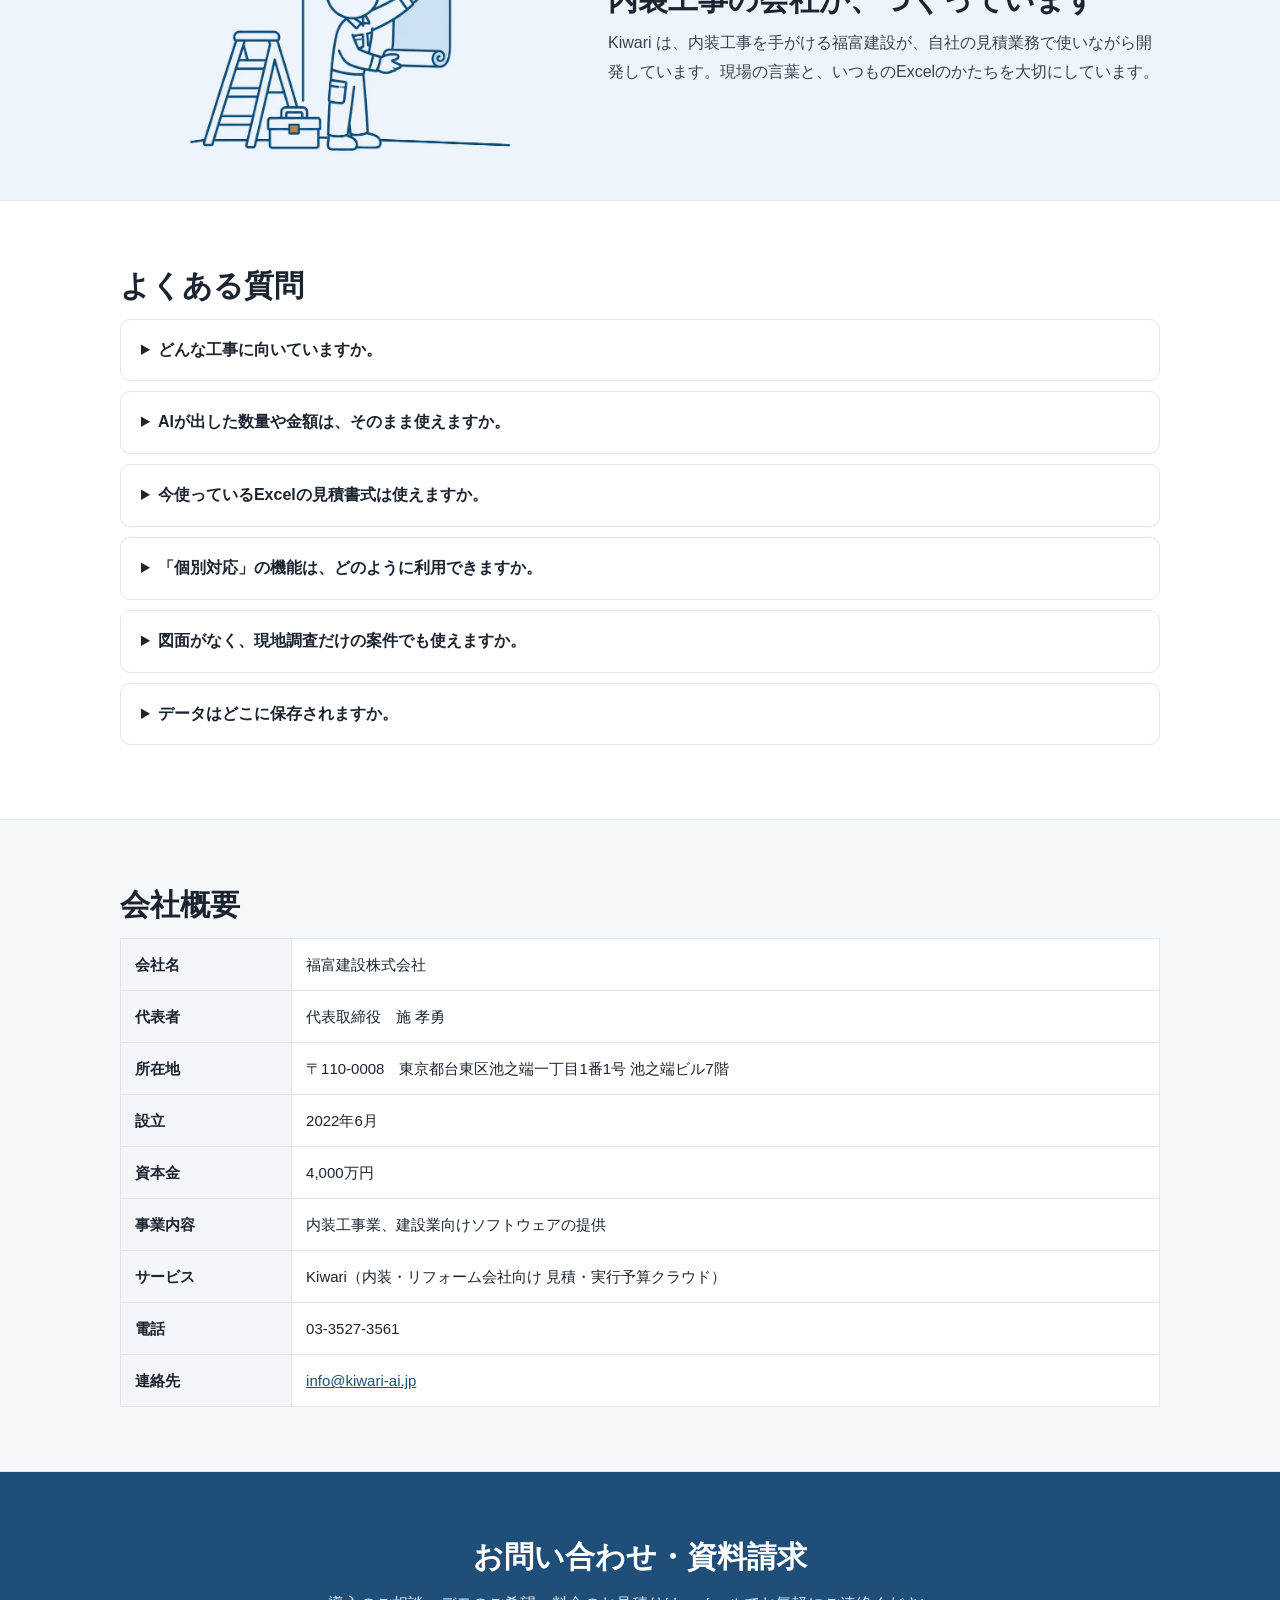
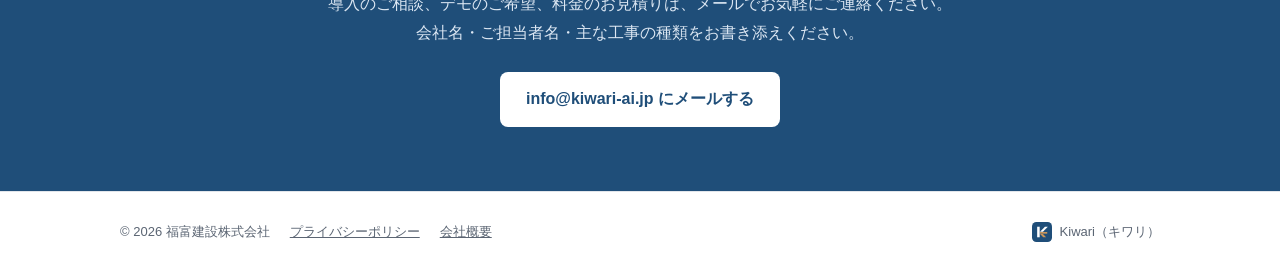
==== commit 2fd7c37f: "Use new Kiwari logo in header" ====
--- a/index.html
+++ b/index.html
@@ -11,6 +11,7 @@
 <meta property="og:url" content="https://kiwari-ai.jp/">
 <link rel="canonical" href="https://kiwari-ai.jp/">
 <link rel="icon" href="assets/favicon.svg" type="image/svg+xml">
+<link rel="apple-touch-icon" href="assets/apple-touch-icon.png">
 <link rel="preconnect" href="https://fonts.googleapis.com">
 <link rel="preconnect" href="https://fonts.gstatic.com" crossorigin>
 <link href="https://fonts.googleapis.com/css2?family=Noto+Sans+JP:wght@400;500;700&display=swap" rel="stylesheet">
@@ -20,7 +21,7 @@
 
 <header class="site">
   <div class="wrap">
-    <a class="brand" href="./"><span class="mk">K</span>Kiwari</a>
+    <a class="brand" href="./" aria-label="Kiwari トップ"><img src="assets/logo.svg" width="141" height="40" alt="Kiwari"></a>
     <nav class="main" aria-label="メインメニュー">
       <a href="#concept">Kiwari とは</a>
       <a href="#features">機能</a>
@@ -39,6 +40,7 @@
   <div class="wrap">
     <div>
       <h1><span>図面から見積、変更、</span><span>実行予算まで。</span><br><span>ひとつのサービスで。</span></h1>
+      <div class="bar321" aria-hidden="true"><i></i><i></i><i></i></div>
       <p class="lead">Kiwari（キワリ）は、内装・リフォーム会社のための、AIを組み込んだ業務クラウドです。AIが下書きし、担当者が確かめて確定します。</p>
       <ul class="chips"><li>図面から見積</li><li>追加・変更見積</li><li>実行予算</li><li>貴社に合わせてカスタマイズ</li></ul>
       <div class="cta">
@@ -258,7 +260,7 @@
     <span>© 2026 福富建設株式会社</span>
     <a href="privacy.html">プライバシーポリシー</a>
     <a href="#company">会社概要</a>
-    <span style="margin-left:auto">Kiwari（キワリ）</span>
+    <span style="margin-left:auto;display:flex;align-items:center;gap:8px"><img src="assets/favicon.svg" width="20" height="20" alt="">Kiwari（キワリ）</span>
   </div>
 </footer>
 
--- a/assets/style.css
+++ b/assets/style.css
@@ -61,7 +61,7 @@
 @media(max-width:640px){nav.main{width:100%;margin-left:0}section{padding:48px 0}.hero{padding:44px 0}}
 
 /* ---- v2: illustrations, feature grid, tags ---- */
-:root{--accent:#F2A65A;--sky:#DCE9F7}
+:root{--accent:#C8955A;--sky:#DCE9F7}
 .il{mix-blend-mode:multiply;margin:0 auto}
 .hero2{background:var(--bg);border-bottom:1px solid var(--line);padding:56px 0 48px}
 .hero2 .wrap{display:grid;grid-template-columns:minmax(0,1.05fr) minmax(0,1fr);gap:32px;align-items:center}
@@ -86,7 +86,7 @@
 .railwrap{overflow-x:auto}
 .railin{min-width:680px}
 .tag.std{border:1px solid #B8CCE2;background:var(--tint);color:var(--navy)}
-.tag.cus{border:1px solid #E7B77F;background:#FFF4E6;color:#8A4B08}
+.tag.cus{border:1px solid #D9B48A;background:#F8EFE3;color:#6B4A1F}
 .legend{display:flex;flex-wrap:wrap;gap:8px 18px;font-size:13px;color:var(--sub);margin:0 0 20px;padding:0;list-style:none}
 .legend .tag{margin:0 6px 0 0}
 .fgrid{display:grid;gap:14px;grid-template-columns:repeat(auto-fit,minmax(240px,1fr))}
@@ -106,7 +106,7 @@
 .mini div{background:#fff;border:1px solid var(--line);border-radius:10px;padding:14px 16px}
 .mini h3{font-size:16px;margin:0 0 2px}
 .mini p{margin:0;font-size:14px;color:var(--sub);line-height:1.7}
-.plan.cus{background:#FFFBF5;border:1px solid #E7B77F}
+.plan.cus{background:#FBF6EE;border:1px solid #D9B48A}
 .price.ask{font-size:24px}
 .band{background:var(--tint);border-top:1px solid var(--line);border-bottom:1px solid var(--line);padding:40px 0}
 .band .wrap{display:grid;grid-template-columns:minmax(0,1fr) minmax(0,1.2fr);gap:28px;align-items:center}
@@ -121,3 +121,6 @@
 .fcard.wide li{border:1px solid #E2E6EB;border-radius:999px;padding:3px 12px}
 @media(max-width:640px){.shots{grid-template-columns:1fr}}
 h2,h3{text-wrap:balance}
+.brand img{height:34px;width:auto;display:block}
+.bar321{display:grid;grid-template-columns:3fr 2fr 1fr;width:132px;height:8px;margin:0 0 18px}
+.bar321 i:nth-child(1){background:#1F4E79}.bar321 i:nth-child(2){background:#C8955A}.bar321 i:nth-child(3){background:#F1E6D6}
